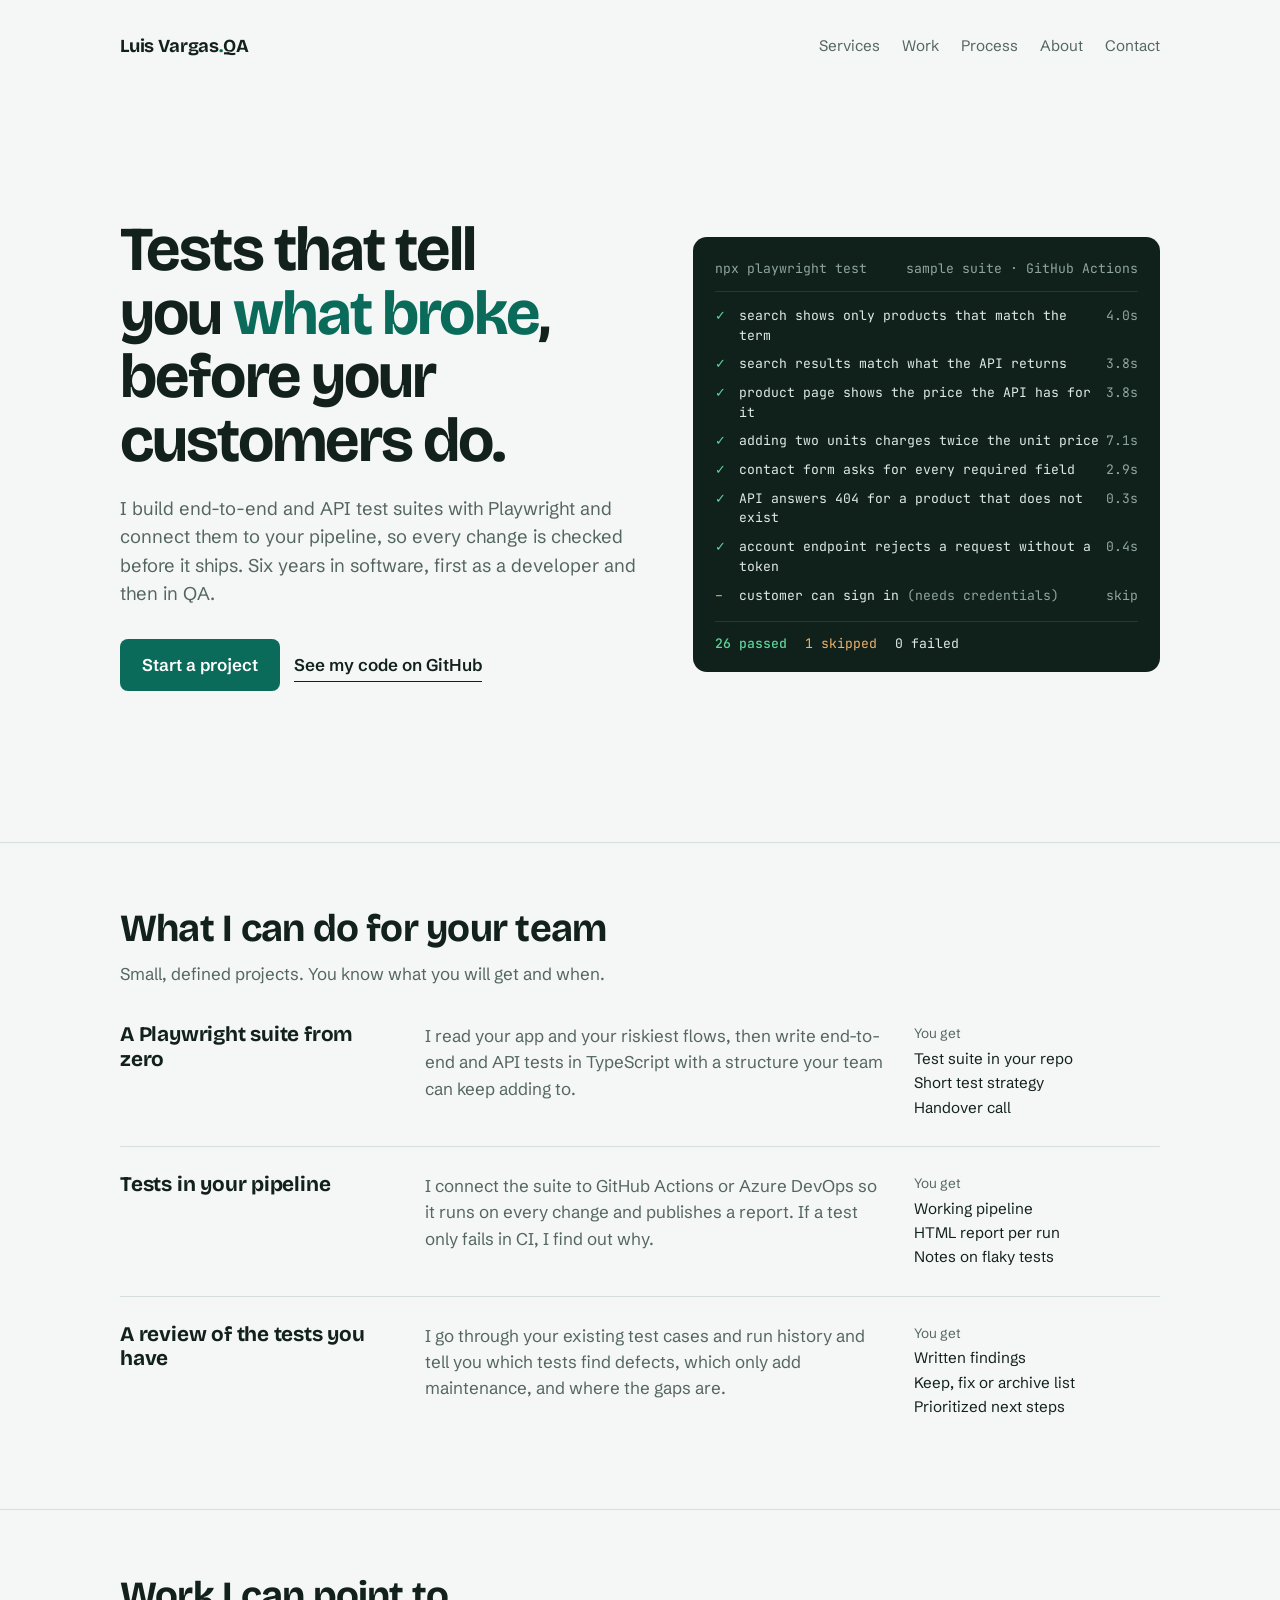
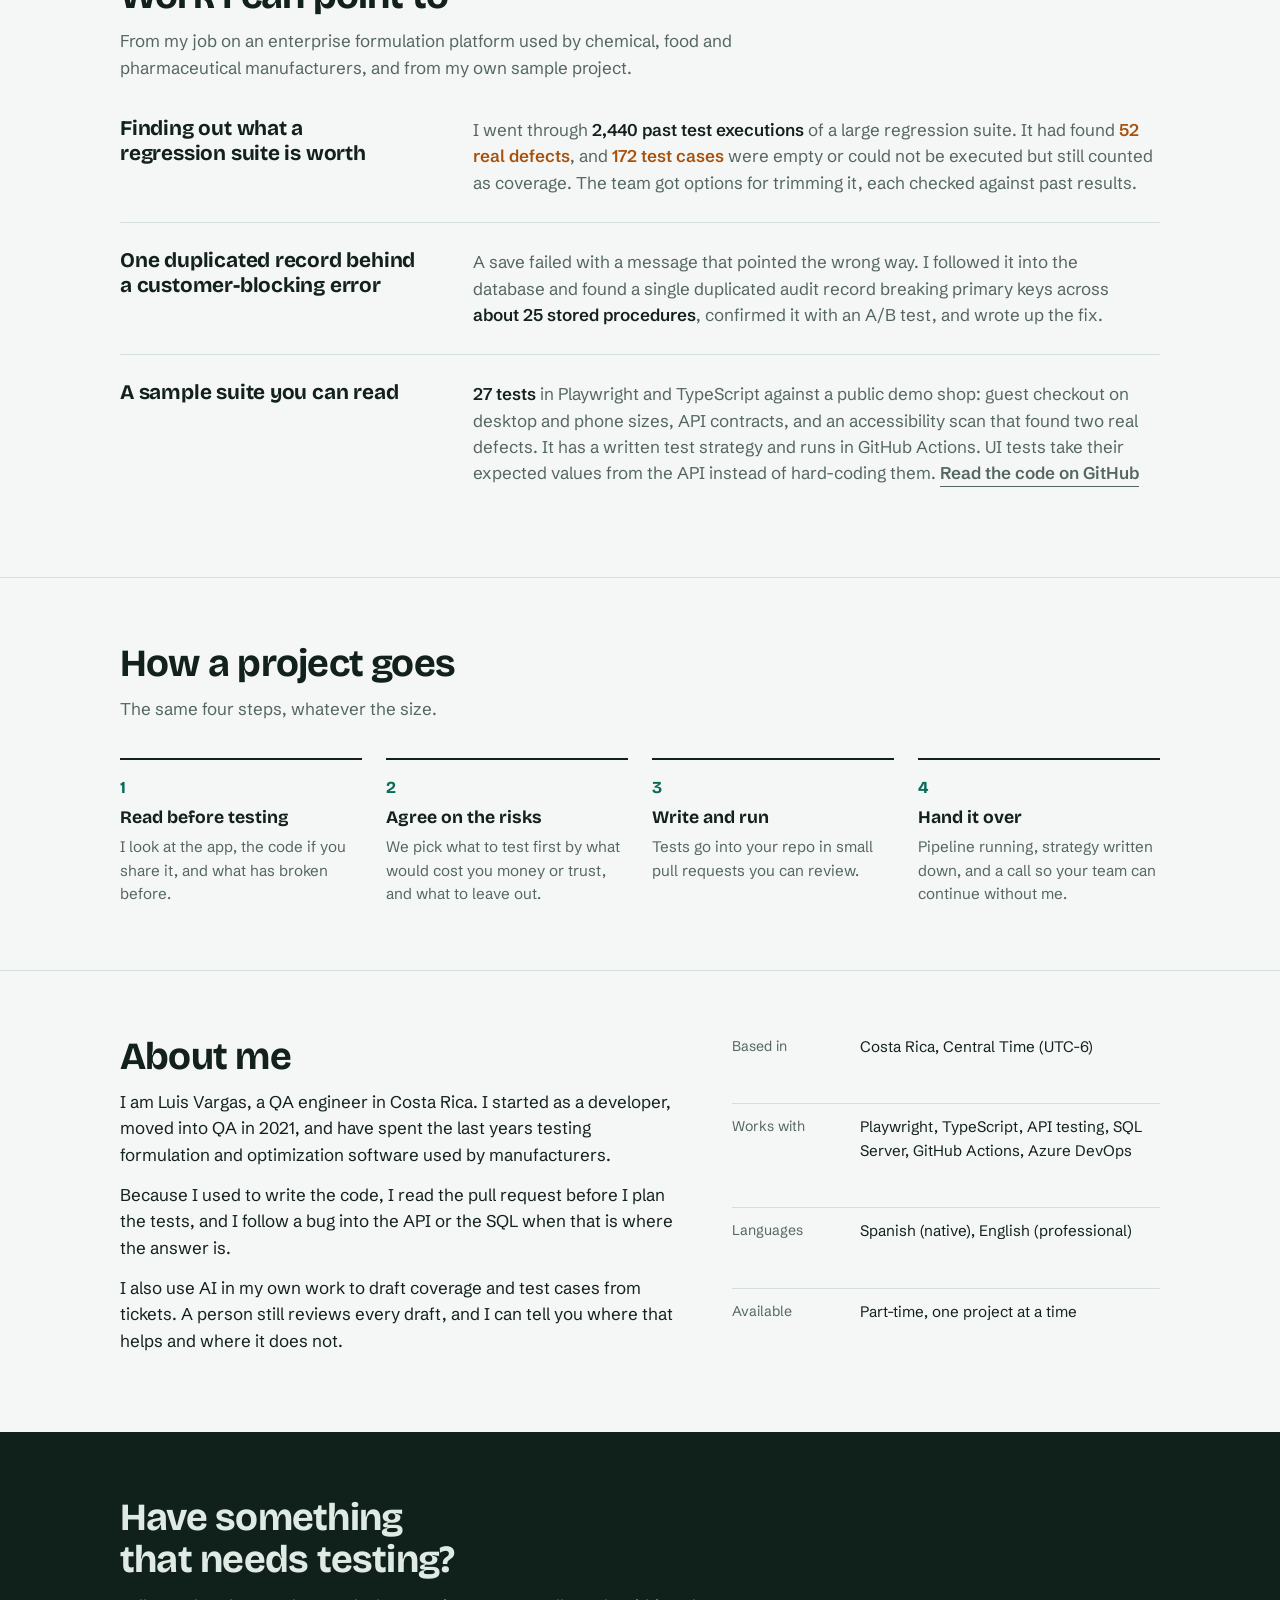
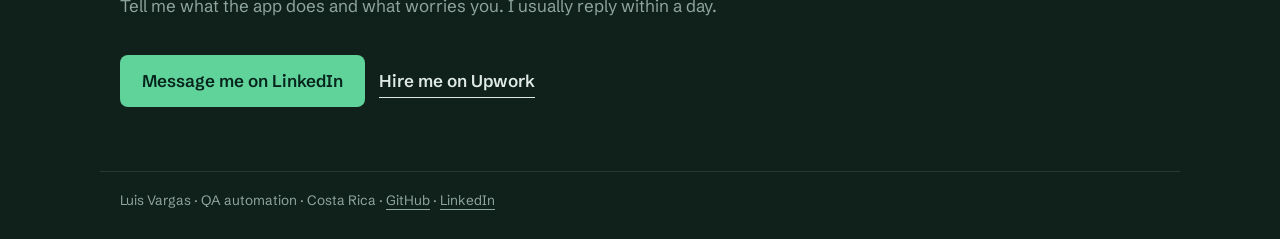
==== index.html @ 6e8dc881 "Add files via upload Co-Authored-By: Claude Fable 5.2 <noreply@anthropic.com> Claude-Session: https" ====
<!doctype html>
<html lang="en">
<head>
<meta charset="utf-8">
<meta name="viewport" content="width=device-width, initial-scale=1">
<title>Luis Vargas | QA automation with Playwright</title>
<meta name="description" content="QA engineer in Costa Rica. I build end-to-end and API test suites with Playwright and TypeScript and connect them to your pipeline.">
<meta property="og:title" content="Luis Vargas | QA automation with Playwright">
<meta property="og:description" content="End-to-end and API test suites with Playwright and TypeScript, running in your pipeline.">
<meta property="og:type" content="website">
<meta property="og:url" content="https://luisvareli.github.io/">
<meta name="theme-color" content="#10201b">
<link rel="icon" href="data:image/svg+xml,%3Csvg xmlns='http://www.w3.org/2000/svg' viewBox='0 0 32 32'%3E%3Crect width='32' height='32' rx='7' fill='%2310201b'/%3E%3Cpath d='M9 16.5l4.5 4.5L23 11.5' fill='none' stroke='%235fd39a' stroke-width='3.2' stroke-linecap='round' stroke-linejoin='round'/%3E%3C/svg%3E">
<link rel="preconnect" href="https://fonts.googleapis.com">
<link rel="preconnect" href="https://fonts.gstatic.com" crossorigin>
<link rel="stylesheet" href="https://fonts.googleapis.com/css2?family=Bricolage+Grotesque:opsz,wght@12..96,500;12..96,700&family=Schibsted+Grotesk:wght@400;500;600&family=JetBrains+Mono:wght@400;500&display=swap">
<style>
html { -webkit-text-size-adjust: 100%; scroll-behavior: smooth; }
body { margin: 0; }
img { max-width: 100%; }
/* Layout: left-aligned editorial column; the hero pairs the thesis with a real test run, and every later section reads like a line in a test report. */
:root {
  --bg: #f4f7f5;
  --surface: #ffffff;
  --ink: #13211d;
  --muted: #556660;
  --line: #d5dfda;
  --accent: #0b6b5a;
  --accent-ink: #ffffff;
  --pass: #17794a;
  --flag: #a8500c;
  --run-bg: #10201b;
  --run-ink: #dfeae5;
  --run-muted: #8fa69d;
  --run-pass: #5fd39a;
  --run-flag: #f0b26b;
  --display: "Bricolage Grotesque", "Segoe UI", system-ui, sans-serif;
  --body: "Schibsted Grotesk", "Segoe UI", system-ui, sans-serif;
  --mono: "JetBrains Mono", ui-monospace, "Cascadia Mono", Menlo, monospace;
}
@media (prefers-color-scheme: dark) {
  :root:not([data-theme="light"]) {
    --bg: #0d1614; --surface: #14211d; --ink: #e6efeb; --muted: #9bb0a8; --line: #26362f;
    --accent: #58c9ae; --accent-ink: #06231c; --pass: #5fd39a; --flag: #f0b26b;
    --run-bg: #081110; --run-ink: #dfeae5; --run-muted: #8fa69d; --run-pass: #5fd39a; --run-flag: #f0b26b;
    color-scheme: dark;
  }
}
:root[data-theme="dark"] {
  --bg: #0d1614; --surface: #14211d; --ink: #e6efeb; --muted: #9bb0a8; --line: #26362f;
  --accent: #58c9ae; --accent-ink: #06231c; --pass: #5fd39a; --flag: #f0b26b;
  --run-bg: #081110; --run-ink: #dfeae5; --run-muted: #8fa69d; --run-pass: #5fd39a; --run-flag: #f0b26b;
  color-scheme: dark;
}
* { box-sizing: border-box; }
body { background: var(--bg); color: var(--ink); font-family: var(--body); font-size: 17px; line-height: 1.55; }
a { color: inherit; text-underline-offset: 4px; }
::selection { background: var(--accent); color: var(--accent-ink); }
a:focus-visible, button:focus-visible { outline: 2px solid var(--accent); outline-offset: 3px; border-radius: 4px; }
.wrap { max-width: 1080px; margin: 0 auto; padding-left: max(20px, env(safe-area-inset-left, 0px)); padding-right: max(20px, env(safe-area-inset-right, 0px)); }

header.top { padding-block: 22px; }
.top .wrap { display: flex; justify-content: space-between; align-items: center; gap: 16px; flex-wrap: wrap; }
.brand { font-family: var(--display); font-weight: 700; font-size: 1.15rem; letter-spacing: -0.01em; text-decoration: none; }
.brand span { color: var(--accent); }
nav { display: flex; gap: 22px; flex-wrap: wrap; font-size: 0.95rem; }
nav a { text-decoration: none; color: var(--muted); padding-block: 12px; transition: color 0.15s ease-out; }
nav a:hover { color: var(--ink); }
.skip-link { position: absolute; left: 16px; top: -60px; background: var(--accent); color: var(--accent-ink); padding: 10px 16px; border-radius: 8px; font-weight: 600; z-index: 20; }
.skip-link:focus { top: 12px; }

.hero { padding-block: 48px 72px; display: flex; align-items: center; min-height: calc(100svh - 150px); }
.hero > .wrap { width: 100%; }
.hero .wrap { display: grid; grid-template-columns: minmax(0, 1.05fr) minmax(0, 0.95fr); gap: 56px; align-items: center; }
h1 { font-family: var(--display); font-weight: 700; font-size: clamp(2.3rem, 5.2vw, 3.9rem); line-height: 1.02; letter-spacing: -0.03em; margin: 0 0 22px; text-wrap: balance; }
h1 em { font-style: normal; color: var(--accent); }
.lead { font-size: 1.15rem; color: var(--muted); max-width: 34em; margin: 0 0 30px; }
.cta { display: flex; gap: 14px; flex-wrap: wrap; align-items: center; }
.btn { display: inline-block; background: var(--accent); color: var(--accent-ink); font-weight: 600; text-decoration: none; padding: 13px 22px; border-radius: 8px; transition: transform 0.16s cubic-bezier(0.16, 1, 0.3, 1), filter 0.16s ease-out; }
.btn:active { transform: scale(0.97); }
.btn:hover { filter: brightness(1.08); transform: translateY(-2px); }
.link { font-weight: 600; text-decoration: none; padding-block: 10px; background: linear-gradient(currentColor, currentColor) 0 calc(100% - 6px) / 100% 1px no-repeat; transition: background-size 0.3s cubic-bezier(0.16, 1, 0.3, 1); }
.link:hover { background-size: 0 1px; background-position: 100% calc(100% - 6px); }

.run { background: var(--run-bg); color: var(--run-ink); border-radius: 14px; padding: 22px 22px 18px; font-family: var(--mono); font-size: 0.82rem; line-height: 1.5; min-width: 0; }
.run-head { display: flex; justify-content: space-between; gap: 12px; color: var(--run-muted); padding-bottom: 12px; border-bottom: 1px solid rgba(255,255,255,0.1); margin-bottom: 14px; flex-wrap: wrap; }
.run ul { list-style: none; margin: 0; padding: 0; display: grid; gap: 9px; }
.run li { display: grid; grid-template-columns: 1.4em minmax(0, 1fr) auto; gap: 6px; align-items: baseline; }
.run .tick { color: var(--run-pass); }
.run .skip { color: var(--run-flag); }
.run .t { color: var(--run-muted); font-variant-numeric: tabular-nums; }
.run .group { color: var(--run-muted); margin-top: 6px; }
.run-foot { margin-top: 16px; padding-top: 12px; border-top: 1px solid rgba(255,255,255,0.1); display: flex; gap: 18px; flex-wrap: wrap; }
.run-foot b { color: var(--run-pass); font-weight: 500; }
.run-foot .s { color: var(--run-flag); }
.run-note { font-family: var(--body); font-size: 0.85rem; color: var(--muted); margin: 12px 2px 0; }
@media (prefers-reduced-motion: no-preference) {
  .hero h1, .hero .lead, .hero .cta { animation: rise 0.7s cubic-bezier(0.16, 1, 0.3, 1) both; }
  .hero .lead { animation-delay: 0.06s; } .hero .cta { animation-delay: 0.12s; }
  @keyframes rise { from { opacity: 0.2; transform: translateY(10px); } to { opacity: 1; transform: none; } }
  .run li { animation: land 0.6s cubic-bezier(0.16, 1, 0.3, 1) both; }
  .run li:nth-child(2) { animation-delay: 0.08s; } .run li:nth-child(3) { animation-delay: 0.16s; }
  .run li:nth-child(4) { animation-delay: 0.24s; } .run li:nth-child(5) { animation-delay: 0.32s; }
  .run li:nth-child(6) { animation-delay: 0.40s; } .run li:nth-child(7) { animation-delay: 0.48s; }
  .run li:nth-child(8) { animation-delay: 0.56s; }
  @keyframes land { from { opacity: 0.25; transform: translateX(-6px); } to { opacity: 1; transform: none; } }
}

section { padding-block: 64px; border-top: 1px solid var(--line); }
h2 { font-family: var(--display); font-weight: 700; font-size: clamp(1.7rem, 3.2vw, 2.4rem); line-height: 1.1; letter-spacing: -0.02em; margin: 0 0 12px; text-wrap: balance; }
.sub { color: var(--muted); max-width: 40em; margin: 0 0 36px; }

.services { display: grid; }
.service { display: grid; grid-template-columns: minmax(0, 0.9fr) minmax(0, 1.5fr) minmax(0, 0.8fr); gap: 28px; padding-block: 26px; border-top: 1px solid var(--line); align-items: start; }
.service:first-child { border-top: 0; padding-top: 0; }
.service h3 { font-family: var(--display); font-weight: 700; font-size: 1.3rem; line-height: 1.2; margin: 0; letter-spacing: -0.01em; }
.service p { margin: 0; color: var(--muted); }
.service .get { font-size: 0.95rem; color: var(--ink); line-height: 1.6; }
.service .get span { display: block; color: var(--muted); font-size: 0.85rem; margin-bottom: 2px; }

.cases { display: grid; }
.case { display: grid; grid-template-columns: minmax(0, 0.9fr) minmax(0, 1.9fr); gap: 28px; padding-block: 26px; border-top: 1px solid var(--line); align-items: start; }
.case:first-child { border-top: 0; padding-top: 0; }
.case h3 { font-family: var(--display); font-weight: 700; font-size: 1.3rem; line-height: 1.2; margin: 0; letter-spacing: -0.01em; text-wrap: balance; }
.case p { margin: 0; color: var(--muted); max-width: 40em; }
.case b { color: var(--ink); font-weight: 600; }
.case .found { color: var(--flag); font-weight: 600; }

.steps { list-style: none; margin: 0; padding: 0; display: grid; grid-template-columns: repeat(4, minmax(0, 1fr)); gap: 24px; counter-reset: step; }
.steps li { counter-increment: step; border-top: 2px solid var(--ink); padding-top: 14px; }
.steps li::before { content: counter(step); font-family: var(--display); font-weight: 700; font-size: 1.05rem; color: var(--accent); }
.steps h3 { font-family: var(--display); font-size: 1.1rem; margin: 6px 0 6px; line-height: 1.25; }
.steps p { margin: 0; color: var(--muted); font-size: 0.95rem; }

.about .wrap { display: grid; grid-template-columns: minmax(0, 1.3fr) minmax(0, 1fr); gap: 56px; }
.about p { margin: 0 0 14px; max-width: 36em; }
.facts { margin: 0; display: grid; gap: 0; font-size: 0.95rem; }
.facts div { display: grid; grid-template-columns: 7.5em minmax(0, 1fr); gap: 14px; padding-block: 11px; border-top: 1px solid var(--line); }
.facts div:first-child { border-top: 0; padding-top: 0; }
.facts dt { font-size: 0.88rem; color: var(--muted); padding-top: 1px; }
.facts dd { margin: 0; }

.contact { background: var(--run-bg); color: var(--run-ink); border-top: 0; }
.contact h2 { max-width: 16em; }
.contact .sub { color: var(--run-muted); }
.contact .btn { background: var(--run-pass); color: #06231c; }
footer { background: var(--run-bg); color: var(--run-muted); font-size: 0.85rem; padding-block: 0 28px; }
footer .wrap { border-top: 1px solid rgba(255,255,255,0.1); padding-top: 18px; }

@media (max-width: 860px) {
  .hero .wrap, .about .wrap { grid-template-columns: minmax(0, 1fr); gap: 36px; }
  .hero { padding-block: 24px 48px; min-height: 0; }
  .service { grid-template-columns: minmax(0, 1fr); gap: 10px; }
  .case { grid-template-columns: minmax(0, 1fr); gap: 10px; }
  .steps { grid-template-columns: repeat(2, minmax(0, 1fr)); }
  section { padding-block: 48px; }
}
@media (max-width: 480px) {
  .steps { grid-template-columns: minmax(0, 1fr); }
  .run { font-size: 0.8rem; padding: 16px; }
  nav { gap: 16px; }
}
</style>
</head>
<body>
<a class="skip-link" href="#top">Skip to content</a>
<header class="top">
  <div class="wrap">
    <a class="brand" href="#top">Luis Vargas<span>.</span>QA</a>
    <nav aria-label="Sections">
      <a href="#services">Services</a>
      <a href="#work">Work</a>
      <a href="#process">Process</a>
      <a href="#about">About</a>
      <a href="#contact">Contact</a>
    </nav>
  </div>
</header>

<main id="top">
  <div class="hero">
    <div class="wrap">
      <div>
        <h1>Tests that tell you <em>what broke</em>, before your customers do.</h1>
        <p class="lead">I build end-to-end and API test suites with Playwright and connect them to your pipeline, so every change is checked before it ships. Six years in software, first as a developer and then in QA.</p>
        <div class="cta">
          <a class="btn" href="#contact">Start a project</a>
          <a class="link" href="https://github.com/luisvareli/toolshop-playwright-tests" target="_blank" rel="noopener">See my code on GitHub</a>
        </div>
      </div>
      <div>
        <div class="run" role="img" aria-label="Output of a real test run: 26 tests passed and 1 was skipped">
          <div class="run-head"><span>npx playwright test</span><span>sample suite · GitHub Actions</span></div>
          <ul>
            <li><span class="tick">✓</span><span>search shows only products that match the term</span><span class="t">4.0s</span></li>
            <li><span class="tick">✓</span><span>search results match what the API returns</span><span class="t">3.8s</span></li>
            <li><span class="tick">✓</span><span>product page shows the price the API has for it</span><span class="t">3.8s</span></li>
            <li><span class="tick">✓</span><span>adding two units charges twice the unit price</span><span class="t">7.1s</span></li>
            <li><span class="tick">✓</span><span>contact form asks for every required field</span><span class="t">2.9s</span></li>
            <li><span class="tick">✓</span><span>API answers 404 for a product that does not exist</span><span class="t">0.3s</span></li>
            <li><span class="tick">✓</span><span>account endpoint rejects a request without a token</span><span class="t">0.4s</span></li>
            <li><span class="skip">–</span><span>customer can sign in <span class="t">(needs credentials)</span></span><span class="t">skip</span></li>
          </ul>
          <div class="run-foot"><span><b>26 passed</b></span><span class="s">1 skipped</span><span>0 failed</span></div>
        </div>
      </div>
    </div>
  </div>

  <section id="services">
    <div class="wrap">
      <h2>What I can do for your team</h2>
      <p class="sub">Small, defined projects. You know what you will get and when.</p>
      <div class="services">
        <div class="service">
          <h3>A Playwright suite from zero</h3>
          <p>I read your app and your riskiest flows, then write end-to-end and API tests in TypeScript with a structure your team can keep adding to.</p>
          <p class="get"><span>You get</span>Test suite in your repo<br>Short test strategy<br>Handover call</p>
        </div>
        <div class="service">
          <h3>Tests in your pipeline</h3>
          <p>I connect the suite to GitHub Actions or Azure DevOps so it runs on every change and publishes a report. If a test only fails in CI, I find out why.</p>
          <p class="get"><span>You get</span>Working pipeline<br>HTML report per run<br>Notes on flaky tests</p>
        </div>
        <div class="service">
          <h3>A review of the tests you have</h3>
          <p>I go through your existing test cases and run history and tell you which tests find defects, which only add maintenance, and where the gaps are.</p>
          <p class="get"><span>You get</span>Written findings<br>Keep, fix or archive list<br>Prioritized next steps</p>
        </div>
      </div>
    </div>
  </section>

  <section id="work">
    <div class="wrap">
      <h2>Work I can point to</h2>
      <p class="sub">From my job on an enterprise formulation platform used by chemical, food and pharmaceutical manufacturers, and from my own sample project.</p>
      <div class="cases">
        <article class="case">
          <h3>Finding out what a regression suite is worth</h3>
          <p>I went through <b>2,440 past test executions</b> of a large regression suite. It had found <span class="found">52 real defects</span>, and <span class="found">172 test cases</span> were empty or could not be executed but still counted as coverage. The team got options for trimming it, each checked against past results.</p>
        </article>
        <article class="case">
          <h3>One duplicated record behind a customer-blocking error</h3>
          <p>A save failed with a message that pointed the wrong way. I followed it into the database and found a single duplicated audit record breaking primary keys across <b>about 25 stored procedures</b>, confirmed it with an A/B test, and wrote up the fix.</p>
        </article>
        <article class="case">
          <h3>A sample suite you can read</h3>
          <p><b>27 tests</b> in Playwright and TypeScript against a public demo shop: guest checkout on desktop and phone sizes, API contracts, and an accessibility scan that found two real defects. It has a written test strategy and runs in GitHub Actions. UI tests take their expected values from the API instead of hard-coding them. <a class="link" href="https://github.com/luisvareli/toolshop-playwright-tests" target="_blank" rel="noopener">Read the code on GitHub</a></p>
        </article>
      </div>
    </div>
  </section>

  <section id="process">
    <div class="wrap">
      <h2>How a project goes</h2>
      <p class="sub">The same four steps, whatever the size.</p>
      <ol class="steps">
        <li><h3>Read before testing</h3><p>I look at the app, the code if you share it, and what has broken before.</p></li>
        <li><h3>Agree on the risks</h3><p>We pick what to test first by what would cost you money or trust, and what to leave out.</p></li>
        <li><h3>Write and run</h3><p>Tests go into your repo in small pull requests you can review.</p></li>
        <li><h3>Hand it over</h3><p>Pipeline running, strategy written down, and a call so your team can continue without me.</p></li>
      </ol>
    </div>
  </section>

  <section id="about" class="about">
    <div class="wrap">
      <div>
        <h2>About me</h2>
        <p>I am Luis Vargas, a QA engineer in Costa Rica. I started as a developer, moved into QA in 2021, and have spent the last years testing formulation and optimization software used by manufacturers.</p>
        <p>Because I used to write the code, I read the pull request before I plan the tests, and I follow a bug into the API or the SQL when that is where the answer is.</p>
        <p>I also use AI in my own work to draft coverage and test cases from tickets. A person still reviews every draft, and I can tell you where that helps and where it does not.</p>
      </div>
      <dl class="facts">
        <div><dt>Based in</dt><dd>Costa Rica, Central Time (UTC-6)</dd></div>
        <div><dt>Works with</dt><dd>Playwright, TypeScript, API testing, SQL Server, GitHub Actions, Azure DevOps</dd></div>
        <div><dt>Languages</dt><dd>Spanish (native), English (professional)</dd></div>
        <div><dt>Available</dt><dd>Part-time, one project at a time</dd></div>
      </dl>
    </div>
  </section>

  <section id="contact" class="contact">
    <div class="wrap">
      <h2>Have something that needs testing?</h2>
      <p class="sub">Tell me what the app does and what worries you. I usually reply within a day.</p>
      <div class="cta">
        <a class="btn" href="https://www.linkedin.com/in/luis-vargas-elizondo/" target="_blank" rel="noopener">Message me on LinkedIn</a>
        <a class="link" href="https://www.upwork.com/freelancers/~0130ccdbb1c0030e63" target="_blank" rel="noopener">Hire me on Upwork</a>
      </div>
    </div>
  </section>
</main>

<footer>
  <div class="wrap">Luis Vargas · QA automation · Costa Rica · <a href="https://github.com/luisvareli" target="_blank" rel="noopener">GitHub</a> · <a href="https://www.linkedin.com/in/luis-vargas-elizondo/" target="_blank" rel="noopener">LinkedIn</a></div>
</footer>
</body>
</html>
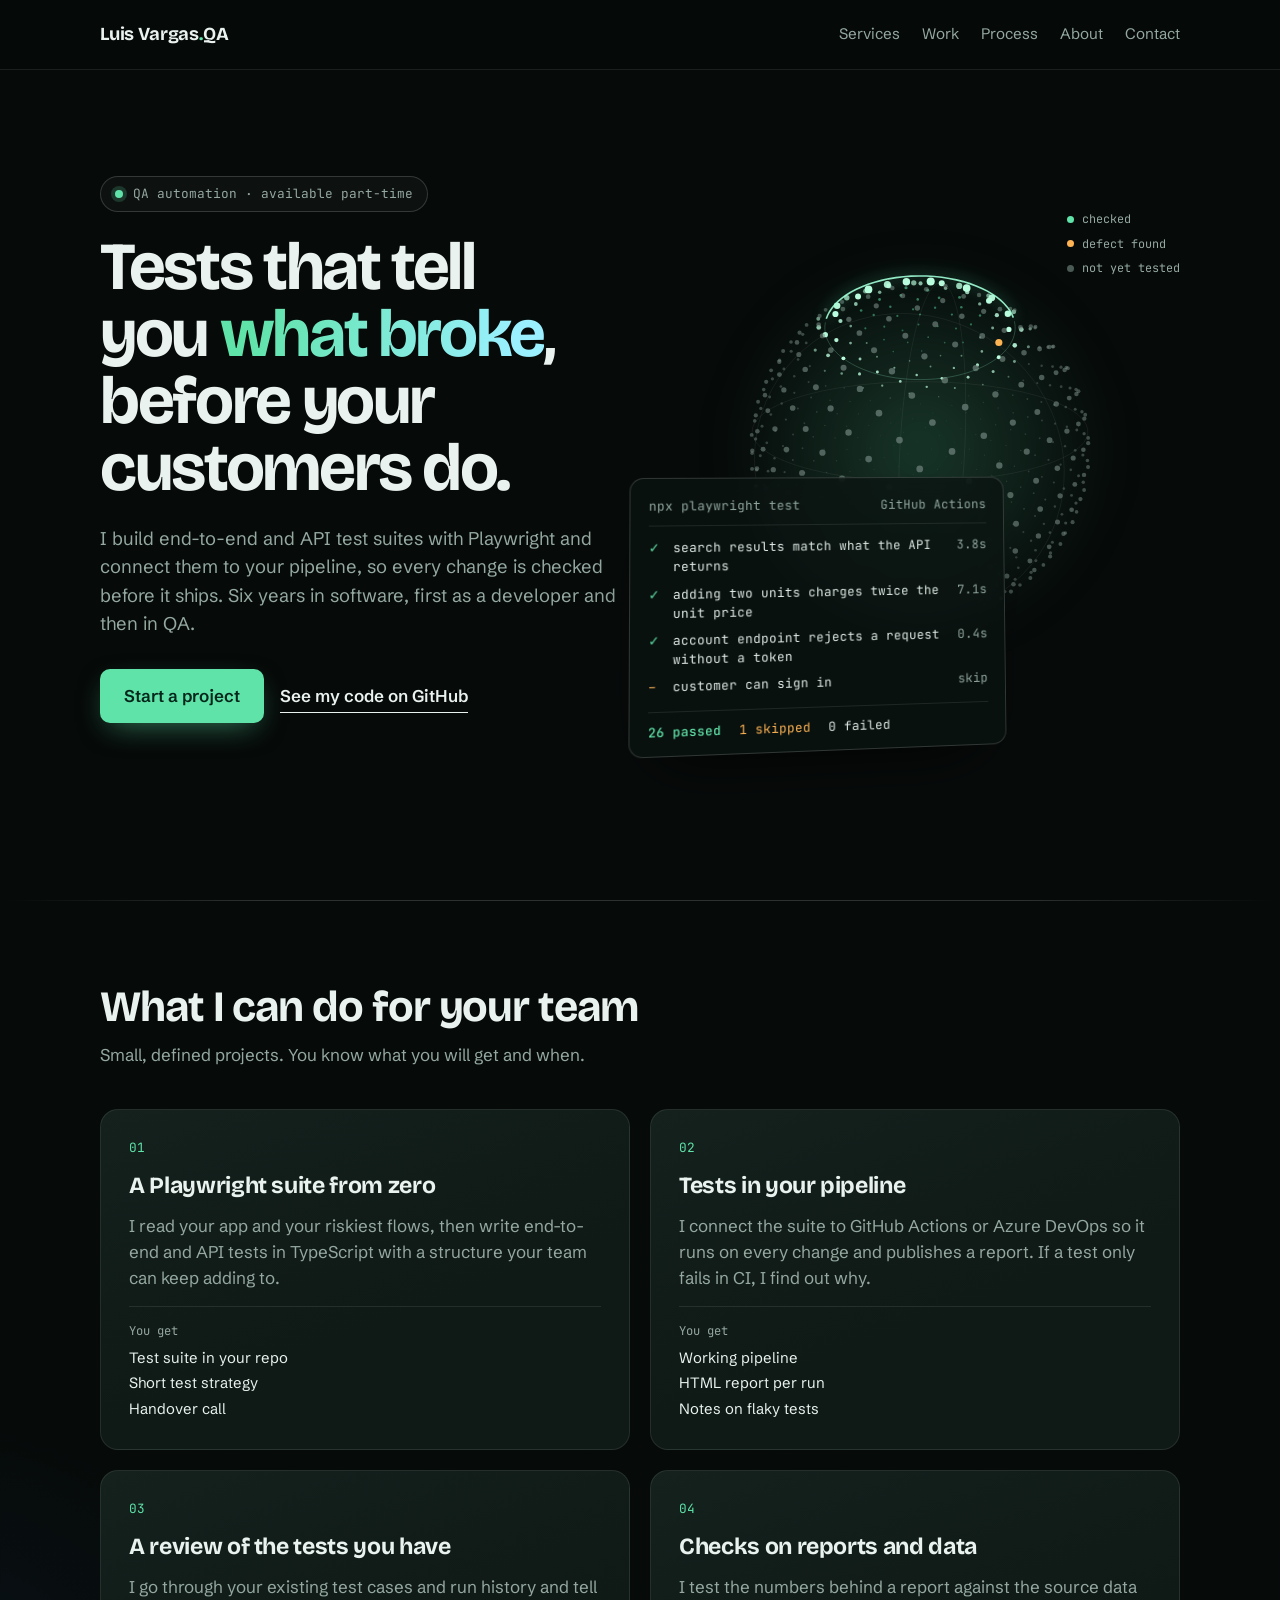
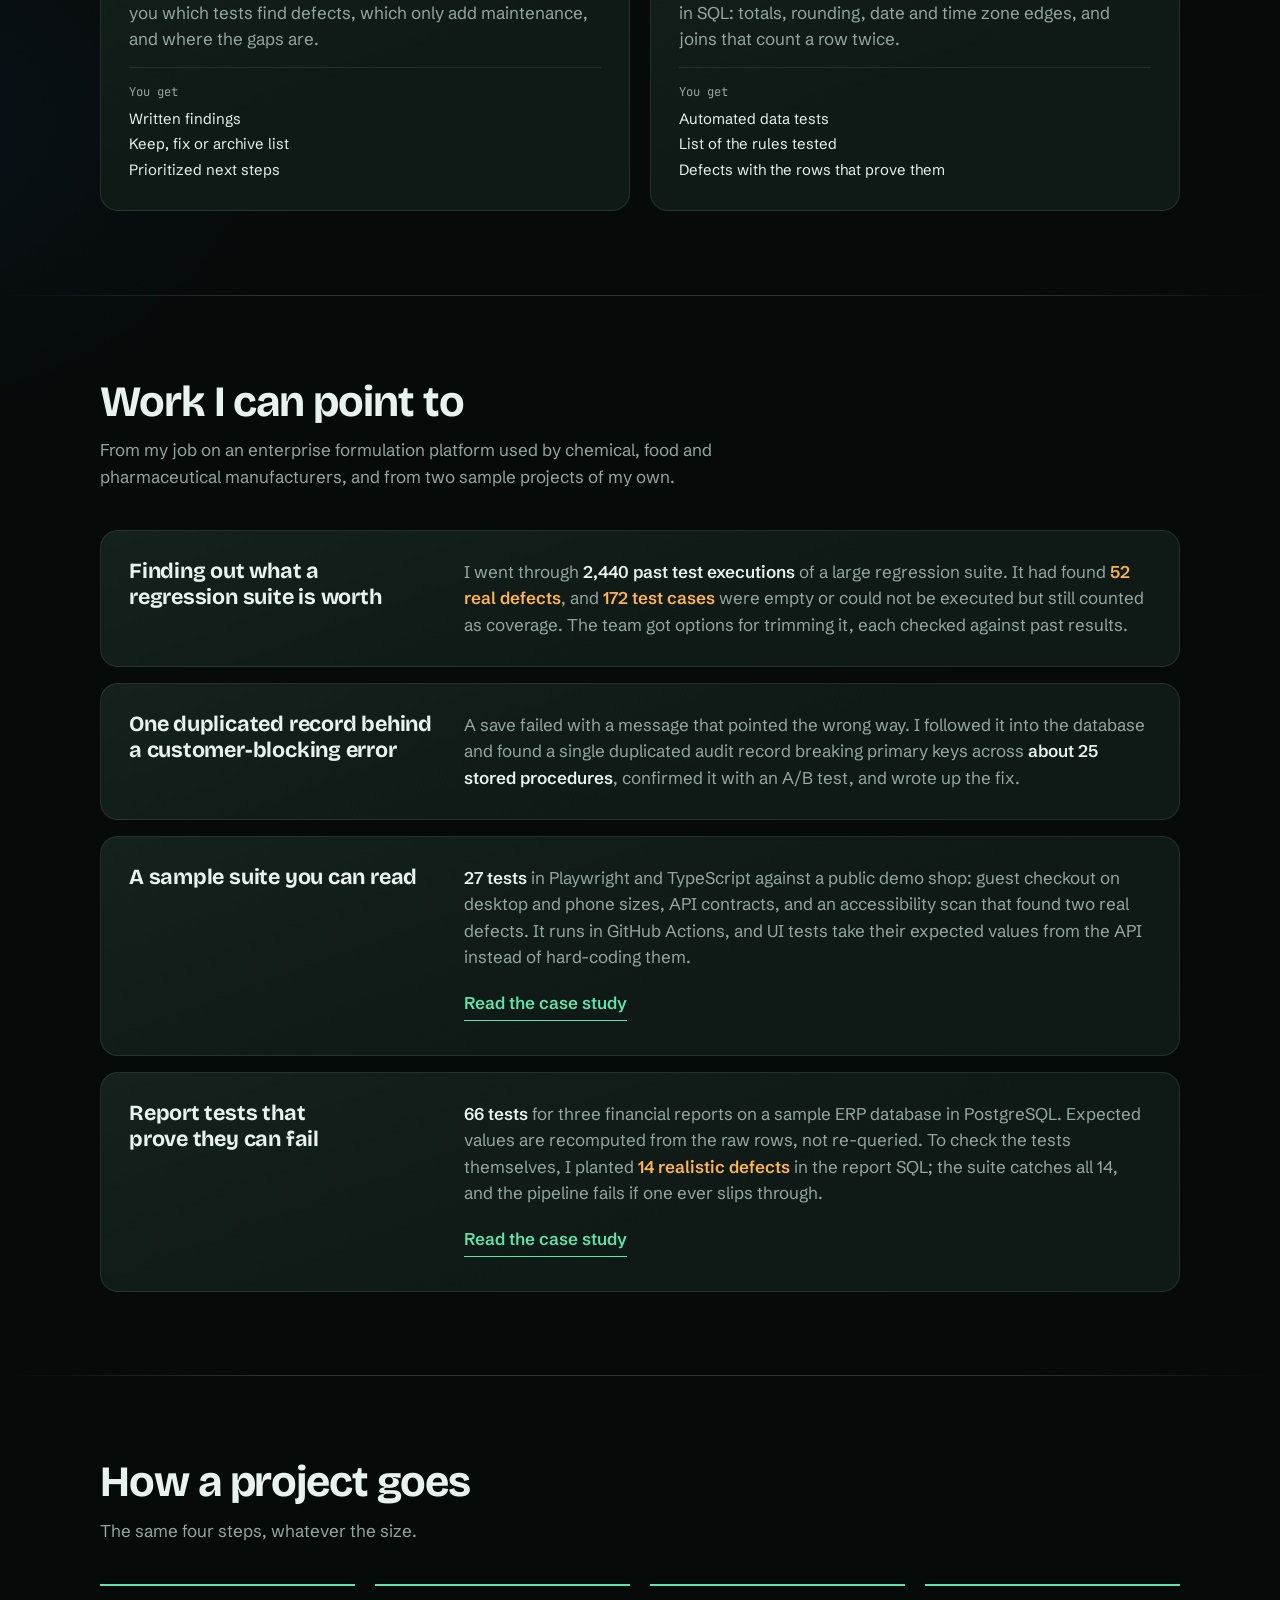
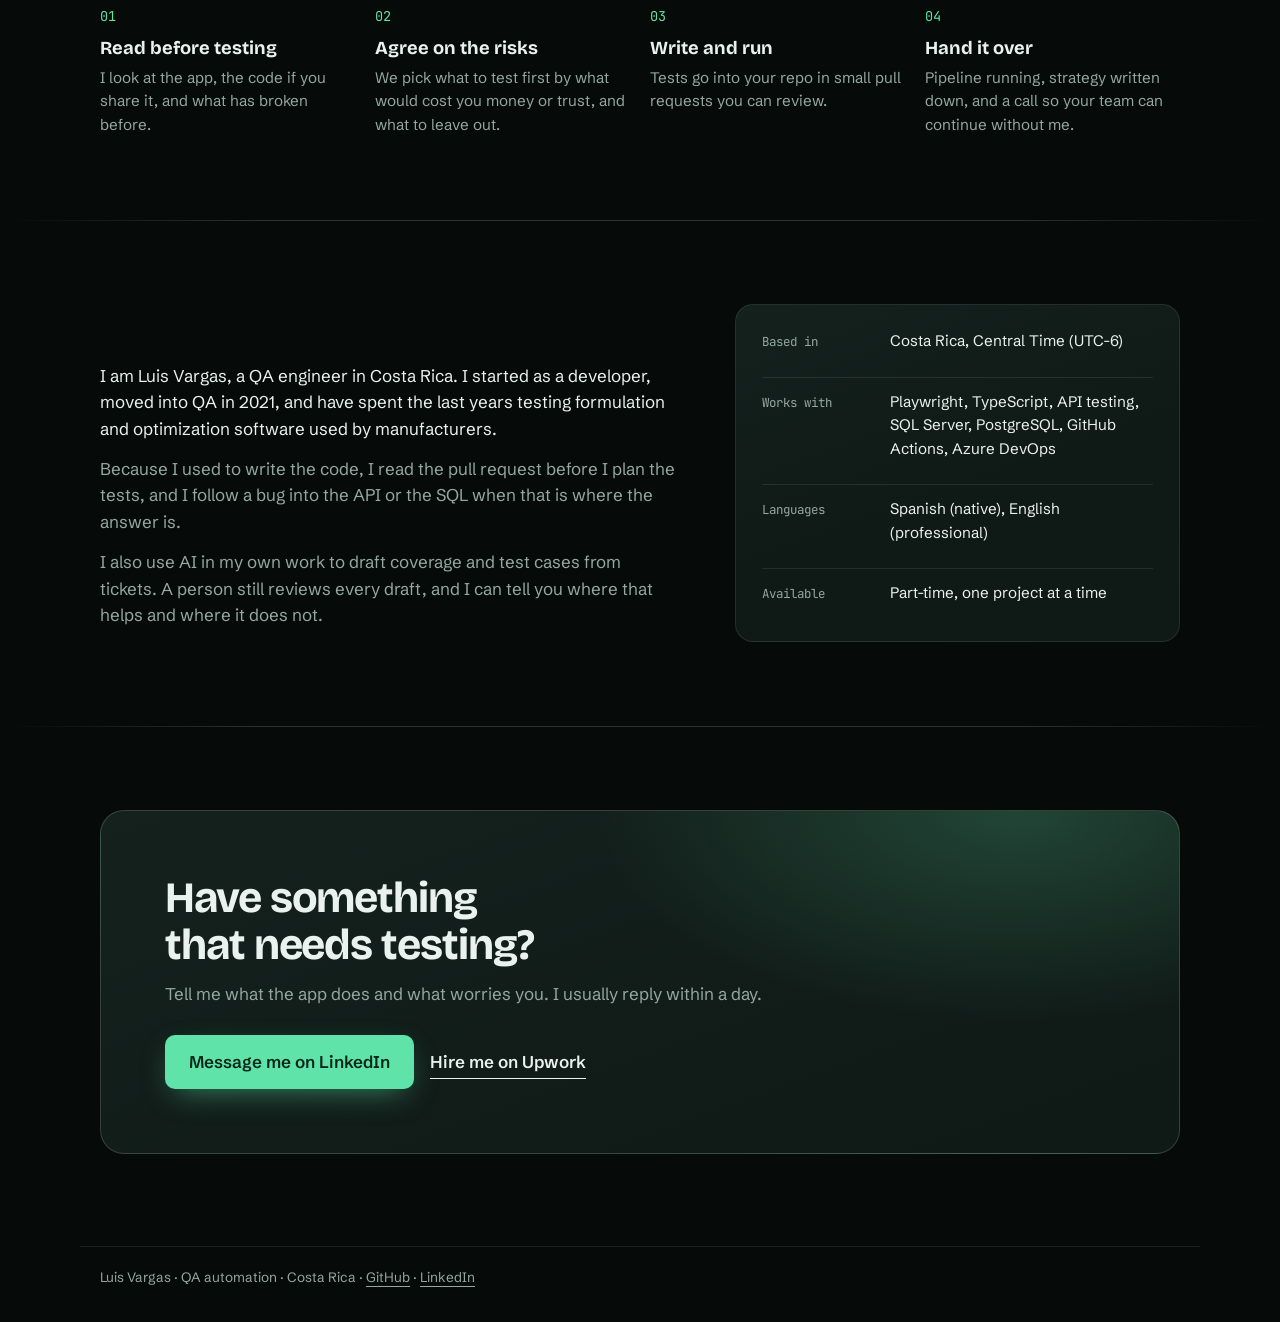
==== commit a9a40d45: "Redesign: dark theme with a 3D hero scene and scroll motion Co-Authored-By: Claude Fable 5.2 <norepl" ====
--- a/index.html
+++ b/index.html
@@ -9,158 +9,12 @@
 <meta property="og:description" content="End-to-end and API test suites with Playwright and TypeScript, running in your pipeline.">
 <meta property="og:type" content="website">
 <meta property="og:url" content="https://luisvareli.github.io/">
-<meta name="theme-color" content="#10201b">
+<meta name="theme-color" content="#060a09">
 <link rel="icon" href="data:image/svg+xml,%3Csvg xmlns='http://www.w3.org/2000/svg' viewBox='0 0 32 32'%3E%3Crect width='32' height='32' rx='7' fill='%2310201b'/%3E%3Cpath d='M9 16.5l4.5 4.5L23 11.5' fill='none' stroke='%235fd39a' stroke-width='3.2' stroke-linecap='round' stroke-linejoin='round'/%3E%3C/svg%3E">
 <link rel="preconnect" href="https://fonts.googleapis.com">
 <link rel="preconnect" href="https://fonts.gstatic.com" crossorigin>
 <link rel="stylesheet" href="https://fonts.googleapis.com/css2?family=Bricolage+Grotesque:opsz,wght@12..96,500;12..96,700&family=Schibsted+Grotesk:wght@400;500;600&family=JetBrains+Mono:wght@400;500&display=swap">
-<style>
-html { -webkit-text-size-adjust: 100%; scroll-behavior: smooth; }
-body { margin: 0; }
-img { max-width: 100%; }
-/* Layout: left-aligned editorial column; the hero pairs the thesis with a real test run, and every later section reads like a line in a test report. */
-:root {
-  --bg: #f4f7f5;
-  --surface: #ffffff;
-  --ink: #13211d;
-  --muted: #556660;
-  --line: #d5dfda;
-  --accent: #0b6b5a;
-  --accent-ink: #ffffff;
-  --pass: #17794a;
-  --flag: #a8500c;
-  --run-bg: #10201b;
-  --run-ink: #dfeae5;
-  --run-muted: #8fa69d;
-  --run-pass: #5fd39a;
-  --run-flag: #f0b26b;
-  --display: "Bricolage Grotesque", "Segoe UI", system-ui, sans-serif;
-  --body: "Schibsted Grotesk", "Segoe UI", system-ui, sans-serif;
-  --mono: "JetBrains Mono", ui-monospace, "Cascadia Mono", Menlo, monospace;
-}
-@media (prefers-color-scheme: dark) {
-  :root:not([data-theme="light"]) {
-    --bg: #0d1614; --surface: #14211d; --ink: #e6efeb; --muted: #9bb0a8; --line: #26362f;
-    --accent: #58c9ae; --accent-ink: #06231c; --pass: #5fd39a; --flag: #f0b26b;
-    --run-bg: #081110; --run-ink: #dfeae5; --run-muted: #8fa69d; --run-pass: #5fd39a; --run-flag: #f0b26b;
-    color-scheme: dark;
-  }
-}
-:root[data-theme="dark"] {
-  --bg: #0d1614; --surface: #14211d; --ink: #e6efeb; --muted: #9bb0a8; --line: #26362f;
-  --accent: #58c9ae; --accent-ink: #06231c; --pass: #5fd39a; --flag: #f0b26b;
-  --run-bg: #081110; --run-ink: #dfeae5; --run-muted: #8fa69d; --run-pass: #5fd39a; --run-flag: #f0b26b;
-  color-scheme: dark;
-}
-* { box-sizing: border-box; }
-body { background: var(--bg); color: var(--ink); font-family: var(--body); font-size: 17px; line-height: 1.55; }
-a { color: inherit; text-underline-offset: 4px; }
-::selection { background: var(--accent); color: var(--accent-ink); }
-a:focus-visible, button:focus-visible { outline: 2px solid var(--accent); outline-offset: 3px; border-radius: 4px; }
-.wrap { max-width: 1080px; margin: 0 auto; padding-left: max(20px, env(safe-area-inset-left, 0px)); padding-right: max(20px, env(safe-area-inset-right, 0px)); }
-
-header.top { padding-block: 22px; }
-.top .wrap { display: flex; justify-content: space-between; align-items: center; gap: 16px; flex-wrap: wrap; }
-.brand { font-family: var(--display); font-weight: 700; font-size: 1.15rem; letter-spacing: -0.01em; text-decoration: none; }
-.brand span { color: var(--accent); }
-nav { display: flex; gap: 22px; flex-wrap: wrap; font-size: 0.95rem; }
-nav a { text-decoration: none; color: var(--muted); padding-block: 12px; transition: color 0.15s ease-out; }
-nav a:hover { color: var(--ink); }
-.skip-link { position: absolute; left: 16px; top: -60px; background: var(--accent); color: var(--accent-ink); padding: 10px 16px; border-radius: 8px; font-weight: 600; z-index: 20; }
-.skip-link:focus { top: 12px; }
-
-.hero { padding-block: 48px 72px; display: flex; align-items: center; min-height: calc(100svh - 150px); }
-.hero > .wrap { width: 100%; }
-.hero .wrap { display: grid; grid-template-columns: minmax(0, 1.05fr) minmax(0, 0.95fr); gap: 56px; align-items: center; }
-h1 { font-family: var(--display); font-weight: 700; font-size: clamp(2.3rem, 5.2vw, 3.9rem); line-height: 1.02; letter-spacing: -0.03em; margin: 0 0 22px; text-wrap: balance; }
-h1 em { font-style: normal; color: var(--accent); }
-.lead { font-size: 1.15rem; color: var(--muted); max-width: 34em; margin: 0 0 30px; }
-.cta { display: flex; gap: 14px; flex-wrap: wrap; align-items: center; }
-.btn { display: inline-block; background: var(--accent); color: var(--accent-ink); font-weight: 600; text-decoration: none; padding: 13px 22px; border-radius: 8px; transition: transform 0.16s cubic-bezier(0.16, 1, 0.3, 1), filter 0.16s ease-out; }
-.btn:active { transform: scale(0.97); }
-.btn:hover { filter: brightness(1.08); transform: translateY(-2px); }
-.link { font-weight: 600; text-decoration: none; padding-block: 10px; background: linear-gradient(currentColor, currentColor) 0 calc(100% - 6px) / 100% 1px no-repeat; transition: background-size 0.3s cubic-bezier(0.16, 1, 0.3, 1); }
-.link:hover { background-size: 0 1px; background-position: 100% calc(100% - 6px); }
-
-.run { background: var(--run-bg); color: var(--run-ink); border-radius: 14px; padding: 22px 22px 18px; font-family: var(--mono); font-size: 0.82rem; line-height: 1.5; min-width: 0; }
-.run-head { display: flex; justify-content: space-between; gap: 12px; color: var(--run-muted); padding-bottom: 12px; border-bottom: 1px solid rgba(255,255,255,0.1); margin-bottom: 14px; flex-wrap: wrap; }
-.run ul { list-style: none; margin: 0; padding: 0; display: grid; gap: 9px; }
-.run li { display: grid; grid-template-columns: 1.4em minmax(0, 1fr) auto; gap: 6px; align-items: baseline; }
-.run .tick { color: var(--run-pass); }
-.run .skip { color: var(--run-flag); }
-.run .t { color: var(--run-muted); font-variant-numeric: tabular-nums; }
-.run .group { color: var(--run-muted); margin-top: 6px; }
-.run-foot { margin-top: 16px; padding-top: 12px; border-top: 1px solid rgba(255,255,255,0.1); display: flex; gap: 18px; flex-wrap: wrap; }
-.run-foot b { color: var(--run-pass); font-weight: 500; }
-.run-foot .s { color: var(--run-flag); }
-.run-note { font-family: var(--body); font-size: 0.85rem; color: var(--muted); margin: 12px 2px 0; }
-@media (prefers-reduced-motion: no-preference) {
-  .hero h1, .hero .lead, .hero .cta { animation: rise 0.7s cubic-bezier(0.16, 1, 0.3, 1) both; }
-  .hero .lead { animation-delay: 0.06s; } .hero .cta { animation-delay: 0.12s; }
-  @keyframes rise { from { opacity: 0.2; transform: translateY(10px); } to { opacity: 1; transform: none; } }
-  .run li { animation: land 0.6s cubic-bezier(0.16, 1, 0.3, 1) both; }
-  .run li:nth-child(2) { animation-delay: 0.08s; } .run li:nth-child(3) { animation-delay: 0.16s; }
-  .run li:nth-child(4) { animation-delay: 0.24s; } .run li:nth-child(5) { animation-delay: 0.32s; }
-  .run li:nth-child(6) { animation-delay: 0.40s; } .run li:nth-child(7) { animation-delay: 0.48s; }
-  .run li:nth-child(8) { animation-delay: 0.56s; }
-  @keyframes land { from { opacity: 0.25; transform: translateX(-6px); } to { opacity: 1; transform: none; } }
-}
-
-section { padding-block: 64px; border-top: 1px solid var(--line); }
-h2 { font-family: var(--display); font-weight: 700; font-size: clamp(1.7rem, 3.2vw, 2.4rem); line-height: 1.1; letter-spacing: -0.02em; margin: 0 0 12px; text-wrap: balance; }
-.sub { color: var(--muted); max-width: 40em; margin: 0 0 36px; }
-
-.services { display: grid; }
-.service { display: grid; grid-template-columns: minmax(0, 0.9fr) minmax(0, 1.5fr) minmax(0, 0.8fr); gap: 28px; padding-block: 26px; border-top: 1px solid var(--line); align-items: start; }
-.service:first-child { border-top: 0; padding-top: 0; }
-.service h3 { font-family: var(--display); font-weight: 700; font-size: 1.3rem; line-height: 1.2; margin: 0; letter-spacing: -0.01em; }
-.service p { margin: 0; color: var(--muted); }
-.service .get { font-size: 0.95rem; color: var(--ink); line-height: 1.6; }
-.service .get span { display: block; color: var(--muted); font-size: 0.85rem; margin-bottom: 2px; }
-
-.cases { display: grid; }
-.case { display: grid; grid-template-columns: minmax(0, 0.9fr) minmax(0, 1.9fr); gap: 28px; padding-block: 26px; border-top: 1px solid var(--line); align-items: start; }
-.case:first-child { border-top: 0; padding-top: 0; }
-.case h3 { font-family: var(--display); font-weight: 700; font-size: 1.3rem; line-height: 1.2; margin: 0; letter-spacing: -0.01em; text-wrap: balance; }
-.case p { margin: 0; color: var(--muted); max-width: 40em; }
-.case b { color: var(--ink); font-weight: 600; }
-.case .found { color: var(--flag); font-weight: 600; }
-
-.steps { list-style: none; margin: 0; padding: 0; display: grid; grid-template-columns: repeat(4, minmax(0, 1fr)); gap: 24px; counter-reset: step; }
-.steps li { counter-increment: step; border-top: 2px solid var(--ink); padding-top: 14px; }
-.steps li::before { content: counter(step); font-family: var(--display); font-weight: 700; font-size: 1.05rem; color: var(--accent); }
-.steps h3 { font-family: var(--display); font-size: 1.1rem; margin: 6px 0 6px; line-height: 1.25; }
-.steps p { margin: 0; color: var(--muted); font-size: 0.95rem; }
-
-.about .wrap { display: grid; grid-template-columns: minmax(0, 1.3fr) minmax(0, 1fr); gap: 56px; }
-.about p { margin: 0 0 14px; max-width: 36em; }
-.facts { margin: 0; display: grid; gap: 0; font-size: 0.95rem; }
-.facts div { display: grid; grid-template-columns: 7.5em minmax(0, 1fr); gap: 14px; padding-block: 11px; border-top: 1px solid var(--line); }
-.facts div:first-child { border-top: 0; padding-top: 0; }
-.facts dt { font-size: 0.88rem; color: var(--muted); padding-top: 1px; }
-.facts dd { margin: 0; }
-
-.contact { background: var(--run-bg); color: var(--run-ink); border-top: 0; }
-.contact h2 { max-width: 16em; }
-.contact .sub { color: var(--run-muted); }
-.contact .btn { background: var(--run-pass); color: #06231c; }
-footer { background: var(--run-bg); color: var(--run-muted); font-size: 0.85rem; padding-block: 0 28px; }
-footer .wrap { border-top: 1px solid rgba(255,255,255,0.1); padding-top: 18px; }
-
-@media (max-width: 860px) {
-  .hero .wrap, .about .wrap { grid-template-columns: minmax(0, 1fr); gap: 36px; }
-  .hero { padding-block: 24px 48px; min-height: 0; }
-  .service { grid-template-columns: minmax(0, 1fr); gap: 10px; }
-  .case { grid-template-columns: minmax(0, 1fr); gap: 10px; }
-  .steps { grid-template-columns: repeat(2, minmax(0, 1fr)); }
-  section { padding-block: 48px; }
-}
-@media (max-width: 480px) {
-  .steps { grid-template-columns: minmax(0, 1fr); }
-  .run { font-size: 0.8rem; padding: 16px; }
-  nav { gap: 16px; }
-}
-</style>
+<link rel="stylesheet" href="site.css">
 </head>
 <body>
 <a class="skip-link" href="#top">Skip to content</a>
@@ -181,25 +35,26 @@
   <div class="hero">
     <div class="wrap">
       <div>
+        <span class="eyebrow"><i></i>QA automation · available part-time</span>
         <h1>Tests that tell you <em>what broke</em>, before your customers do.</h1>
         <p class="lead">I build end-to-end and API test suites with Playwright and connect them to your pipeline, so every change is checked before it ships. Six years in software, first as a developer and then in QA.</p>
         <div class="cta">
           <a class="btn" href="#contact">Start a project</a>
-          <a class="link" href="https://github.com/luisvareli/toolshop-playwright-tests" target="_blank" rel="noopener">See my code on GitHub</a>
+          <a class="link" href="https://github.com/luisvareli" target="_blank" rel="noopener">See my code on GitHub</a>
         </div>
       </div>
-      <div>
-        <div class="run" role="img" aria-label="Output of a real test run: 26 tests passed and 1 was skipped">
-          <div class="run-head"><span>npx playwright test</span><span>sample suite · GitHub Actions</span></div>
+      <div class="stage">
+        <div class="orb">
+          <canvas id="scene" role="img" aria-label="Animation: a ring sweeps over a sphere of points. Checked points turn green and a few turn amber, the defects."></canvas>
+          <div class="legend" aria-hidden="true"><span><i class="p"></i>checked</span><span><i class="f"></i>defect found</span><span><i class="u"></i>not yet tested</span></div>
+        </div>
+        <div class="run float" role="img" aria-label="Output of a real test run: 26 tests passed and 1 was skipped">
+          <div class="run-head"><span>npx playwright test</span><span>GitHub Actions</span></div>
           <ul>
-            <li><span class="tick">✓</span><span>search shows only products that match the term</span><span class="t">4.0s</span></li>
             <li><span class="tick">✓</span><span>search results match what the API returns</span><span class="t">3.8s</span></li>
-            <li><span class="tick">✓</span><span>product page shows the price the API has for it</span><span class="t">3.8s</span></li>
             <li><span class="tick">✓</span><span>adding two units charges twice the unit price</span><span class="t">7.1s</span></li>
-            <li><span class="tick">✓</span><span>contact form asks for every required field</span><span class="t">2.9s</span></li>
-            <li><span class="tick">✓</span><span>API answers 404 for a product that does not exist</span><span class="t">0.3s</span></li>
             <li><span class="tick">✓</span><span>account endpoint rejects a request without a token</span><span class="t">0.4s</span></li>
-            <li><span class="skip">–</span><span>customer can sign in <span class="t">(needs credentials)</span></span><span class="t">skip</span></li>
+            <li><span class="skip">–</span><span>customer can sign in</span><span class="t">skip</span></li>
           </ul>
           <div class="run-foot"><span><b>26 passed</b></span><span class="s">1 skipped</span><span>0 failed</span></div>
         </div>
@@ -209,23 +64,32 @@
 
   <section id="services">
     <div class="wrap">
-      <h2>What I can do for your team</h2>
-      <p class="sub">Small, defined projects. You know what you will get and when.</p>
+      <h2 class="reveal">What I can do for your team</h2>
+      <p class="sub reveal">Small, defined projects. You know what you will get and when.</p>
       <div class="services">
-        <div class="service">
+        <div class="service card reveal" style="--d:0.00s">
+          <span class="num">01</span>
           <h3>A Playwright suite from zero</h3>
           <p>I read your app and your riskiest flows, then write end-to-end and API tests in TypeScript with a structure your team can keep adding to.</p>
           <p class="get"><span>You get</span>Test suite in your repo<br>Short test strategy<br>Handover call</p>
         </div>
-        <div class="service">
+        <div class="service card reveal" style="--d:0.08s">
+          <span class="num">02</span>
           <h3>Tests in your pipeline</h3>
           <p>I connect the suite to GitHub Actions or Azure DevOps so it runs on every change and publishes a report. If a test only fails in CI, I find out why.</p>
           <p class="get"><span>You get</span>Working pipeline<br>HTML report per run<br>Notes on flaky tests</p>
         </div>
-        <div class="service">
+        <div class="service card reveal" style="--d:0.00s">
+          <span class="num">03</span>
           <h3>A review of the tests you have</h3>
           <p>I go through your existing test cases and run history and tell you which tests find defects, which only add maintenance, and where the gaps are.</p>
           <p class="get"><span>You get</span>Written findings<br>Keep, fix or archive list<br>Prioritized next steps</p>
+        </div>
+        <div class="service card reveal" style="--d:0.08s">
+          <span class="num">04</span>
+          <h3>Checks on reports and data</h3>
+          <p>I test the numbers behind a report against the source data in SQL: totals, rounding, date and time zone edges, and joins that count a row twice.</p>
+          <p class="get"><span>You get</span>Automated data tests<br>List of the rules tested<br>Defects with the rows that prove them</p>
         </div>
       </div>
     </div>
@@ -233,20 +97,24 @@
 
   <section id="work">
     <div class="wrap">
-      <h2>Work I can point to</h2>
-      <p class="sub">From my job on an enterprise formulation platform used by chemical, food and pharmaceutical manufacturers, and from my own sample project.</p>
+      <h2 class="reveal">Work I can point to</h2>
+      <p class="sub reveal">From my job on an enterprise formulation platform used by chemical, food and pharmaceutical manufacturers, and from two sample projects of my own.</p>
       <div class="cases">
-        <article class="case">
+        <article class="case card reveal">
           <h3>Finding out what a regression suite is worth</h3>
           <p>I went through <b>2,440 past test executions</b> of a large regression suite. It had found <span class="found">52 real defects</span>, and <span class="found">172 test cases</span> were empty or could not be executed but still counted as coverage. The team got options for trimming it, each checked against past results.</p>
         </article>
-        <article class="case">
+        <article class="case card reveal">
           <h3>One duplicated record behind a customer-blocking error</h3>
           <p>A save failed with a message that pointed the wrong way. I followed it into the database and found a single duplicated audit record breaking primary keys across <b>about 25 stored procedures</b>, confirmed it with an A/B test, and wrote up the fix.</p>
         </article>
-        <article class="case">
+        <article class="case card reveal">
           <h3>A sample suite you can read</h3>
-          <p><b>27 tests</b> in Playwright and TypeScript against a public demo shop: guest checkout on desktop and phone sizes, API contracts, and an accessibility scan that found two real defects. It has a written test strategy and runs in GitHub Actions. UI tests take their expected values from the API instead of hard-coding them. <a class="link" href="https://github.com/luisvareli/toolshop-playwright-tests" target="_blank" rel="noopener">Read the code on GitHub</a></p>
+          <p><b>27 tests</b> in Playwright and TypeScript against a public demo shop: guest checkout on desktop and phone sizes, API contracts, and an accessibility scan that found two real defects. It runs in GitHub Actions, and UI tests take their expected values from the API instead of hard-coding them.<br><a class="link more" href="case-playwright.html">Read the case study</a></p>
+        </article>
+        <article class="case card reveal">
+          <h3>Report tests that prove they can fail</h3>
+          <p><b>66 tests</b> for three financial reports on a sample ERP database in PostgreSQL. Expected values are recomputed from the raw rows, not re-queried. To check the tests themselves, I planted <span class="found">14 realistic defects</span> in the report SQL; the suite catches all 14, and the pipeline fails if one ever slips through.<br><a class="link more" href="case-reporting.html">Read the case study</a></p>
         </article>
       </div>
     </div>
@@ -254,9 +122,9 @@
 
   <section id="process">
     <div class="wrap">
-      <h2>How a project goes</h2>
-      <p class="sub">The same four steps, whatever the size.</p>
-      <ol class="steps">
+      <h2 class="reveal">How a project goes</h2>
+      <p class="sub reveal">The same four steps, whatever the size.</p>
+      <ol class="steps reveal">
         <li><h3>Read before testing</h3><p>I look at the app, the code if you share it, and what has broken before.</p></li>
         <li><h3>Agree on the risks</h3><p>We pick what to test first by what would cost you money or trust, and what to leave out.</p></li>
         <li><h3>Write and run</h3><p>Tests go into your repo in small pull requests you can review.</p></li>
@@ -268,14 +136,14 @@
   <section id="about" class="about">
     <div class="wrap">
       <div>
-        <h2>About me</h2>
+        <h2 class="reveal">About me</h2>
         <p>I am Luis Vargas, a QA engineer in Costa Rica. I started as a developer, moved into QA in 2021, and have spent the last years testing formulation and optimization software used by manufacturers.</p>
         <p>Because I used to write the code, I read the pull request before I plan the tests, and I follow a bug into the API or the SQL when that is where the answer is.</p>
         <p>I also use AI in my own work to draft coverage and test cases from tickets. A person still reviews every draft, and I can tell you where that helps and where it does not.</p>
       </div>
-      <dl class="facts">
+      <dl class="facts card reveal">
         <div><dt>Based in</dt><dd>Costa Rica, Central Time (UTC-6)</dd></div>
-        <div><dt>Works with</dt><dd>Playwright, TypeScript, API testing, SQL Server, GitHub Actions, Azure DevOps</dd></div>
+        <div><dt>Works with</dt><dd>Playwright, TypeScript, API testing, SQL Server, PostgreSQL, GitHub Actions, Azure DevOps</dd></div>
         <div><dt>Languages</dt><dd>Spanish (native), English (professional)</dd></div>
         <div><dt>Available</dt><dd>Part-time, one project at a time</dd></div>
       </dl>
@@ -284,11 +152,13 @@
 
   <section id="contact" class="contact">
     <div class="wrap">
+      <div class="panel reveal">
       <h2>Have something that needs testing?</h2>
       <p class="sub">Tell me what the app does and what worries you. I usually reply within a day.</p>
       <div class="cta">
         <a class="btn" href="https://www.linkedin.com/in/luis-vargas-elizondo/" target="_blank" rel="noopener">Message me on LinkedIn</a>
         <a class="link" href="https://www.upwork.com/freelancers/~0130ccdbb1c0030e63" target="_blank" rel="noopener">Hire me on Upwork</a>
+      </div>
       </div>
     </div>
   </section>
@@ -297,5 +167,6 @@
 <footer>
   <div class="wrap">Luis Vargas · QA automation · Costa Rica · <a href="https://github.com/luisvareli" target="_blank" rel="noopener">GitHub</a> · <a href="https://www.linkedin.com/in/luis-vargas-elizondo/" target="_blank" rel="noopener">LinkedIn</a></div>
 </footer>
+<script src="site.js" defer></script>
 </body>
 </html>
--- a/site.css
+++ b/site.css
@@ -0,0 +1,201 @@
+/* Dark, depth-first layout. The hero pairs the thesis with a 3D "system under scan";
+   everything below sits on raised surfaces that tilt toward the pointer. */
+:root {
+  --bg: #060a09;
+  --bg-2: #0b1210;
+  --surface: #0f1916;
+  --surface-2: #14211d;
+  --ink: #e9f2ee;
+  --muted: #94a8a0;
+  --line: rgba(255, 255, 255, 0.09);
+  --line-strong: rgba(255, 255, 255, 0.16);
+  --accent: #5fe3a8;
+  --accent-ink: #04261a;
+  --pass: #5fe3a8;
+  --flag: #ffb454;
+  --run-bg: rgba(10, 18, 16, 0.78);
+  --run-ink: #dfeae5;
+  --run-muted: #8fa69d;
+  --run-pass: #5fe3a8;
+  --run-flag: #ffb454;
+  --display: "Bricolage Grotesque", "Segoe UI", system-ui, sans-serif;
+  --body: "Schibsted Grotesk", "Segoe UI", system-ui, sans-serif;
+  --mono: "JetBrains Mono", ui-monospace, "Cascadia Mono", Menlo, monospace;
+  --ease: cubic-bezier(0.16, 1, 0.3, 1);
+  color-scheme: dark;
+}
+* { box-sizing: border-box; }
+html { -webkit-text-size-adjust: 100%; scroll-behavior: smooth; background: var(--bg); }
+body {
+  margin: 0; color: var(--ink); font-family: var(--body); font-size: 17px; line-height: 1.55;
+  background:
+    radial-gradient(900px 600px at 82% -8%, rgba(95, 227, 168, 0.13), transparent 62%),
+    radial-gradient(700px 520px at -10% 38%, rgba(64, 140, 255, 0.07), transparent 60%),
+    var(--bg);
+  background-attachment: scroll;
+  overflow-x: hidden;
+}
+img { max-width: 100%; }
+a { color: inherit; text-underline-offset: 4px; }
+::selection { background: var(--accent); color: var(--accent-ink); }
+a:focus-visible, button:focus-visible { outline: 2px solid var(--accent); outline-offset: 3px; border-radius: 6px; }
+.wrap { max-width: 1120px; margin: 0 auto; padding-left: max(20px, env(safe-area-inset-left, 0px)); padding-right: max(20px, env(safe-area-inset-right, 0px)); }
+
+header.top { position: sticky; top: 0; z-index: 30; padding-block: 10px; background: rgba(6, 10, 9, 0.72); -webkit-backdrop-filter: blur(14px); backdrop-filter: blur(14px); border-bottom: 1px solid var(--line); }
+.top .wrap { display: flex; justify-content: space-between; align-items: center; gap: 16px; flex-wrap: wrap; }
+.brand { font-family: var(--display); font-weight: 700; font-size: 1.15rem; letter-spacing: -0.01em; text-decoration: none; padding-block: 10px; }
+.brand span { color: var(--accent); }
+nav { display: flex; gap: 22px; flex-wrap: wrap; font-size: 0.95rem; }
+nav a { text-decoration: none; color: var(--muted); padding-block: 12px; transition: color 0.15s ease-out; }
+nav a:hover { color: var(--ink); }
+.skip-link { position: absolute; left: 16px; top: -60px; background: var(--accent); color: var(--accent-ink); padding: 10px 16px; border-radius: 8px; font-weight: 600; z-index: 40; }
+.skip-link:focus { top: 12px; }
+
+/* ---------- hero ---------- */
+.hero { padding-block: 40px 110px; display: flex; align-items: center; min-height: calc(100svh - 70px); }
+.hero > .wrap { width: 100%; display: grid; grid-template-columns: minmax(0, 1fr) minmax(0, 1fr); gap: 40px; align-items: center; }
+.eyebrow { display: inline-flex; align-items: center; gap: 10px; font-family: var(--mono); font-size: 0.8rem; color: var(--muted); border: 1px solid var(--line-strong); border-radius: 999px; padding: 7px 14px; margin-bottom: 22px; background: rgba(255, 255, 255, 0.03); }
+.eyebrow i { width: 8px; height: 8px; border-radius: 50%; background: var(--pass); box-shadow: 0 0 0 4px rgba(95, 227, 168, 0.18); }
+h1 { font-family: var(--display); font-weight: 700; font-size: clamp(2.4rem, 5.4vw, 4.2rem); line-height: 1; letter-spacing: -0.035em; margin: 0 0 22px; text-wrap: balance; }
+h1 em { font-style: normal; background: linear-gradient(100deg, #5fe3a8 10%, #9af0ff 90%); -webkit-background-clip: text; background-clip: text; color: transparent; }
+.lead { font-size: 1.15rem; color: var(--muted); max-width: 34em; margin: 0 0 30px; }
+.cta { display: flex; gap: 16px; flex-wrap: wrap; align-items: center; }
+.btn { display: inline-block; background: var(--accent); color: var(--accent-ink); font-weight: 600; text-decoration: none; padding: 14px 24px; border-radius: 10px; box-shadow: 0 10px 30px -10px rgba(95, 227, 168, 0.55); transition: transform 0.18s var(--ease), box-shadow 0.18s ease-out; }
+.btn:hover { transform: translateY(-3px); box-shadow: 0 16px 36px -10px rgba(95, 227, 168, 0.7); }
+.btn:active { transform: scale(0.97); }
+.link { font-weight: 600; text-decoration: none; padding-block: 10px; background: linear-gradient(currentColor, currentColor) 0 calc(100% - 6px) / 100% 1px no-repeat; transition: background-size 0.3s var(--ease); }
+.link:hover { background-size: 0 1px; background-position: 100% calc(100% - 6px); }
+
+.stage { position: relative; min-width: 0; perspective: 1200px; }
+.orb { position: relative; width: min(100%, 560px); aspect-ratio: 1; margin-inline: auto; }
+.orb::before { content: ""; position: absolute; inset: 12%; border-radius: 50%; background: radial-gradient(circle, rgba(95, 227, 168, 0.22), transparent 68%); filter: blur(30px); }
+.orb canvas { position: absolute; inset: 0; width: 100%; height: 100%; display: block; touch-action: pan-y; }
+.legend { position: absolute; top: 4%; right: 0; display: grid; gap: 6px; font-family: var(--mono); font-size: 0.74rem; color: var(--muted); }
+.legend span { display: flex; align-items: center; gap: 8px; }
+.legend i { width: 7px; height: 7px; border-radius: 50%; }
+.legend .p { background: var(--pass); } .legend .f { background: var(--flag); } .legend .u { background: #4a5a55; }
+
+.run { background: var(--run-bg); color: var(--run-ink); border: 1px solid var(--line-strong); border-radius: 14px; padding: 18px 18px 14px; font-family: var(--mono); font-size: 0.8rem; line-height: 1.5; min-width: 0; -webkit-backdrop-filter: blur(12px); backdrop-filter: blur(12px); box-shadow: 0 30px 60px -30px rgba(0, 0, 0, 0.9); }
+.run.float { position: absolute; left: -6%; bottom: -9%; width: min(74%, 400px); transform: rotateY(9deg) rotateX(3deg); transform-origin: left center; transition: transform 0.5s var(--ease); }
+.stage:hover .run.float { transform: rotateY(0deg) rotateX(0deg) translateY(-4px); }
+.run-head { display: flex; justify-content: space-between; gap: 12px; color: var(--run-muted); padding-bottom: 10px; border-bottom: 1px solid var(--line); margin-bottom: 12px; flex-wrap: wrap; }
+.run ul { list-style: none; margin: 0; padding: 0; display: grid; gap: 8px; }
+.run li { display: grid; grid-template-columns: 1.4em minmax(0, 1fr) auto; gap: 6px; align-items: baseline; }
+.run li.two { grid-template-columns: 3.2em minmax(0, 1fr) auto; }
+.run .tick { color: var(--run-pass); }
+.run .skip { color: var(--run-flag); }
+.run .t { color: var(--run-muted); font-variant-numeric: tabular-nums; }
+.run-foot { margin-top: 14px; padding-top: 10px; border-top: 1px solid var(--line); display: flex; gap: 18px; flex-wrap: wrap; }
+.run-foot b { color: var(--run-pass); font-weight: 500; }
+.run-foot .s { color: var(--run-flag); }
+
+/* ---------- sections ---------- */
+section { padding-block: 84px; position: relative; }
+section::before { content: ""; position: absolute; left: 0; right: 0; top: 0; height: 1px; background: linear-gradient(90deg, transparent, var(--line-strong) 20%, var(--line-strong) 80%, transparent); }
+h2 { font-family: var(--display); font-weight: 700; font-size: clamp(1.8rem, 3.4vw, 2.7rem); line-height: 1.08; letter-spacing: -0.025em; margin: 0 0 12px; text-wrap: balance; }
+.sub { color: var(--muted); max-width: 40em; margin: 0 0 40px; }
+
+.card { position: relative; background: linear-gradient(160deg, var(--surface-2), var(--surface) 60%); border: 1px solid var(--line); border-radius: 18px; transform-style: preserve-3d; transform: perspective(900px) rotateX(var(--rx, 0deg)) rotateY(var(--ry, 0deg)); transition: transform 0.35s var(--ease), border-color 0.25s ease-out, box-shadow 0.35s ease-out; }
+.card::after { content: ""; position: absolute; inset: 0; border-radius: inherit; pointer-events: none; opacity: 0; transition: opacity 0.3s ease-out; background: radial-gradient(420px circle at var(--mx, 50%) var(--my, 50%), rgba(95, 227, 168, 0.13), transparent 60%); }
+.card:hover { border-color: rgba(95, 227, 168, 0.35); box-shadow: 0 30px 60px -34px rgba(95, 227, 168, 0.35); }
+.card:hover::after { opacity: 1; }
+
+.services { display: grid; grid-template-columns: repeat(2, minmax(0, 1fr)); gap: 20px; }
+.service { padding: 28px; display: grid; gap: 14px; align-content: start; }
+.service .num { font-family: var(--mono); font-size: 0.8rem; color: var(--accent); }
+.service h3 { font-family: var(--display); font-weight: 700; font-size: 1.45rem; line-height: 1.15; margin: 0; letter-spacing: -0.015em; }
+.service p { margin: 0; color: var(--muted); }
+.service .get { font-size: 0.93rem; color: var(--ink); line-height: 1.7; border-top: 1px solid var(--line); padding-top: 14px; }
+.service .get span { display: block; font-family: var(--mono); color: var(--muted); font-size: 0.76rem; margin-bottom: 4px; }
+
+.cases { display: grid; gap: 16px; }
+.case { display: grid; grid-template-columns: minmax(0, 0.85fr) minmax(0, 1.9fr); gap: 28px; padding: 28px; align-items: start; }
+.case h3 { font-family: var(--display); font-weight: 700; font-size: 1.35rem; line-height: 1.2; margin: 0; letter-spacing: -0.01em; text-wrap: balance; }
+.case p { margin: 0; color: var(--muted); max-width: 42em; }
+.case b { color: var(--ink); font-weight: 600; }
+.case .found { color: var(--flag); font-weight: 600; }
+.case .more { display: inline-block; margin-top: 10px; color: var(--accent); }
+
+.steps { list-style: none; margin: 0; padding: 0; display: grid; grid-template-columns: repeat(4, minmax(0, 1fr)); gap: 20px; counter-reset: step; }
+.steps li { counter-increment: step; border-top: 2px solid var(--accent); padding-top: 16px; }
+.steps li::before { content: "0" counter(step); font-family: var(--mono); font-size: 0.85rem; color: var(--accent); }
+.steps h3 { font-family: var(--display); font-size: 1.15rem; margin: 8px 0 6px; line-height: 1.25; }
+.steps p { margin: 0; color: var(--muted); font-size: 0.95rem; }
+
+.about .wrap { display: grid; grid-template-columns: minmax(0, 1.3fr) minmax(0, 1fr); gap: 56px; }
+.about p { margin: 0 0 14px; max-width: 36em; color: var(--muted); }
+.about p:first-of-type { color: var(--ink); }
+.facts { margin: 0; display: grid; gap: 0; font-size: 0.95rem; padding: 24px 26px; }
+.facts div { display: grid; grid-template-columns: 7.5em minmax(0, 1fr); gap: 14px; padding-block: 12px; border-top: 1px solid var(--line); }
+.facts div:first-child { border-top: 0; padding-top: 0; }
+.facts div:last-child { padding-bottom: 0; }
+.facts dt { font-family: var(--mono); font-size: 0.78rem; color: var(--muted); padding-top: 3px; }
+.facts dd { margin: 0; }
+
+.contact .wrap { position: relative; }
+.contact .panel { padding: clamp(32px, 6vw, 64px); background: radial-gradient(600px 300px at 85% 0%, rgba(95, 227, 168, 0.2), transparent 70%), linear-gradient(160deg, var(--surface-2), var(--surface)); border: 1px solid var(--line-strong); border-radius: 24px; }
+.contact h2 { max-width: 14em; }
+.contact .sub { margin-bottom: 28px; }
+footer { color: var(--muted); font-size: 0.85rem; padding-block: 8px 34px; }
+footer .wrap { border-top: 1px solid var(--line); padding-top: 20px; }
+
+/* ---------- case study pages ---------- */
+.page-hero { padding-block: 48px 64px; }
+.page-hero h1 { font-size: clamp(2.1rem, 4.6vw, 3.4rem); max-width: 16em; }
+.crumb { display: inline-block; color: var(--muted); font-size: 0.95rem; text-decoration: none; padding-block: 12px; margin-bottom: 8px; transition: color 0.15s ease-out; }
+.crumb:hover { color: var(--ink); }
+.split { display: grid; grid-template-columns: minmax(0, 0.9fr) minmax(0, 1.9fr); gap: 28px; align-items: start; }
+.split h2 { font-size: clamp(1.4rem, 2.4vw, 1.9rem); }
+.prose p { margin: 0 0 14px; max-width: 40em; color: var(--muted); }
+.prose p b, .prose li b { color: var(--ink); font-weight: 600; }
+.prose ul { margin: 0 0 14px; padding-left: 1.1em; color: var(--muted); max-width: 40em; }
+.prose li { margin-bottom: 8px; }
+.prose li::marker { color: var(--accent); }
+.prose code { font-family: var(--mono); font-size: 0.88em; background: var(--surface-2); border: 1px solid var(--line); border-radius: 5px; padding: 1px 5px; color: var(--ink); }
+.prose .run { margin-block: 8px 18px; }
+.prose .link { color: var(--accent); }
+.layers { margin: 0 0 14px; display: grid; }
+.layers div { display: grid; grid-template-columns: 10em minmax(0, 1fr); gap: 14px; padding-block: 12px; border-top: 1px solid var(--line); }
+.layers div:first-child { border-top: 0; padding-top: 0; }
+.layers dt { font-weight: 600; }
+.layers dd { margin: 0; color: var(--muted); }
+
+/* ---------- motion ---------- */
+@media (prefers-reduced-motion: no-preference) {
+  .js .reveal { opacity: 0; transform: translateY(26px); transition: opacity 0.7s var(--ease), transform 0.7s var(--ease); transition-delay: var(--d, 0s); }
+  .js .reveal.in { opacity: 1; transform: none; }
+  .js .card.reveal { transform: perspective(900px) translateY(26px) rotateX(6deg); }
+  .js .card.reveal.in { transform: perspective(900px) rotateX(var(--rx, 0deg)) rotateY(var(--ry, 0deg)); }
+  .hero h1, .hero .lead, .hero .cta, .hero .eyebrow { animation: rise 0.8s var(--ease) both; }
+  .hero h1 { animation-delay: 0.05s; } .hero .lead { animation-delay: 0.12s; } .hero .cta { animation-delay: 0.19s; }
+  @keyframes rise { from { opacity: 0; transform: translateY(14px); } to { opacity: 1; transform: none; } }
+}
+@media (prefers-reduced-motion: reduce) {
+  html { scroll-behavior: auto; }
+  .card, .run.float, .btn { transition: none; }
+}
+
+@media (max-width: 860px) {
+  header.top { position: static; padding-block: 6px 0; }
+  .top .wrap { gap: 0 16px; }
+  nav a { padding-block: 10px; }
+  .hero { padding-block: 28px 56px; min-height: 0; }
+  .hero > .wrap, .about .wrap { grid-template-columns: minmax(0, 1fr); gap: 28px; }
+  .orb { width: min(100%, 420px); }
+  .run.float { position: static; width: 100%; transform: none; margin-top: -8px; }
+  .stage:hover .run.float { transform: none; }
+  .legend { top: 0; }
+  .services { grid-template-columns: minmax(0, 1fr); }
+  .case, .split { grid-template-columns: minmax(0, 1fr); gap: 10px; }
+  .case { padding: 22px; }
+  .service { padding: 22px; }
+  .steps { grid-template-columns: repeat(2, minmax(0, 1fr)); }
+  .layers div { grid-template-columns: minmax(0, 1fr); gap: 2px; }
+  section { padding-block: 56px; }
+}
+@media (max-width: 480px) {
+  .steps { grid-template-columns: minmax(0, 1fr); }
+  .run { font-size: 0.76rem; padding: 14px; }
+  nav { gap: 16px; font-size: 0.9rem; }
+  .facts { padding: 20px; }
+}
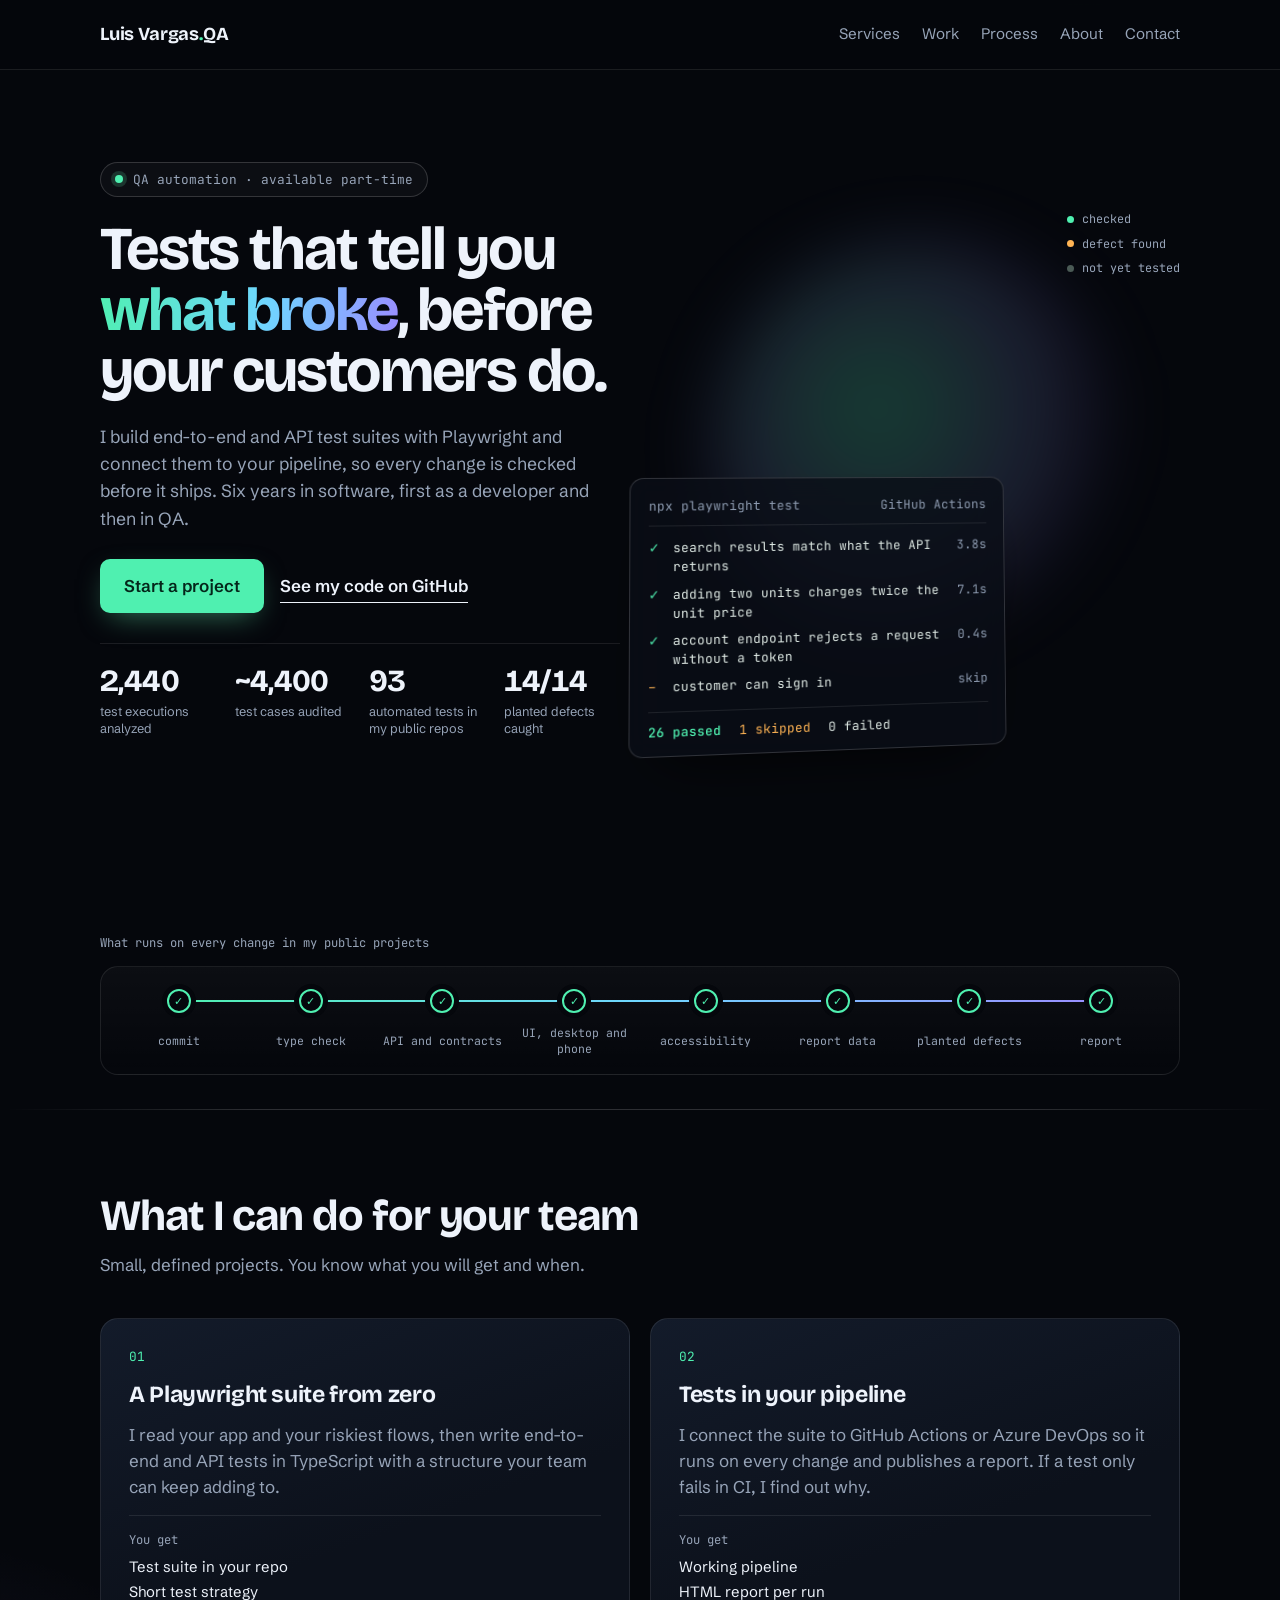
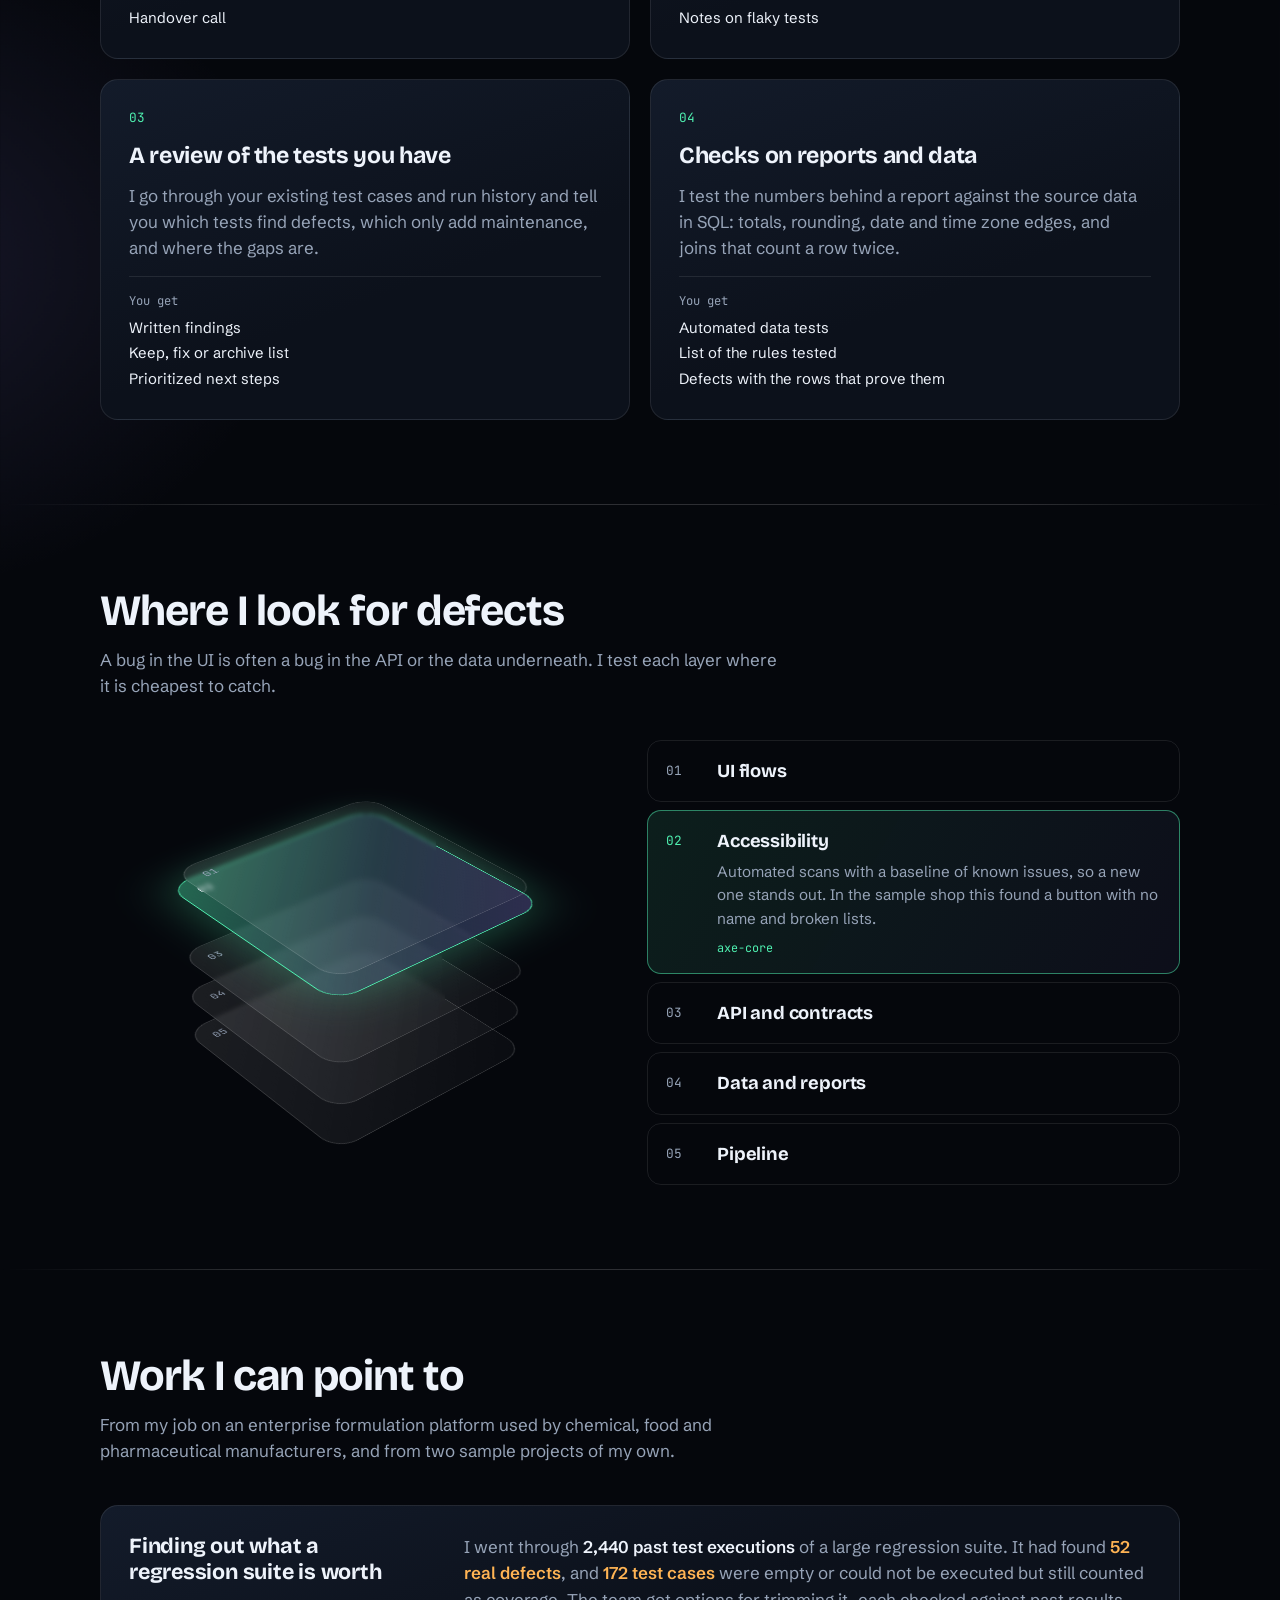
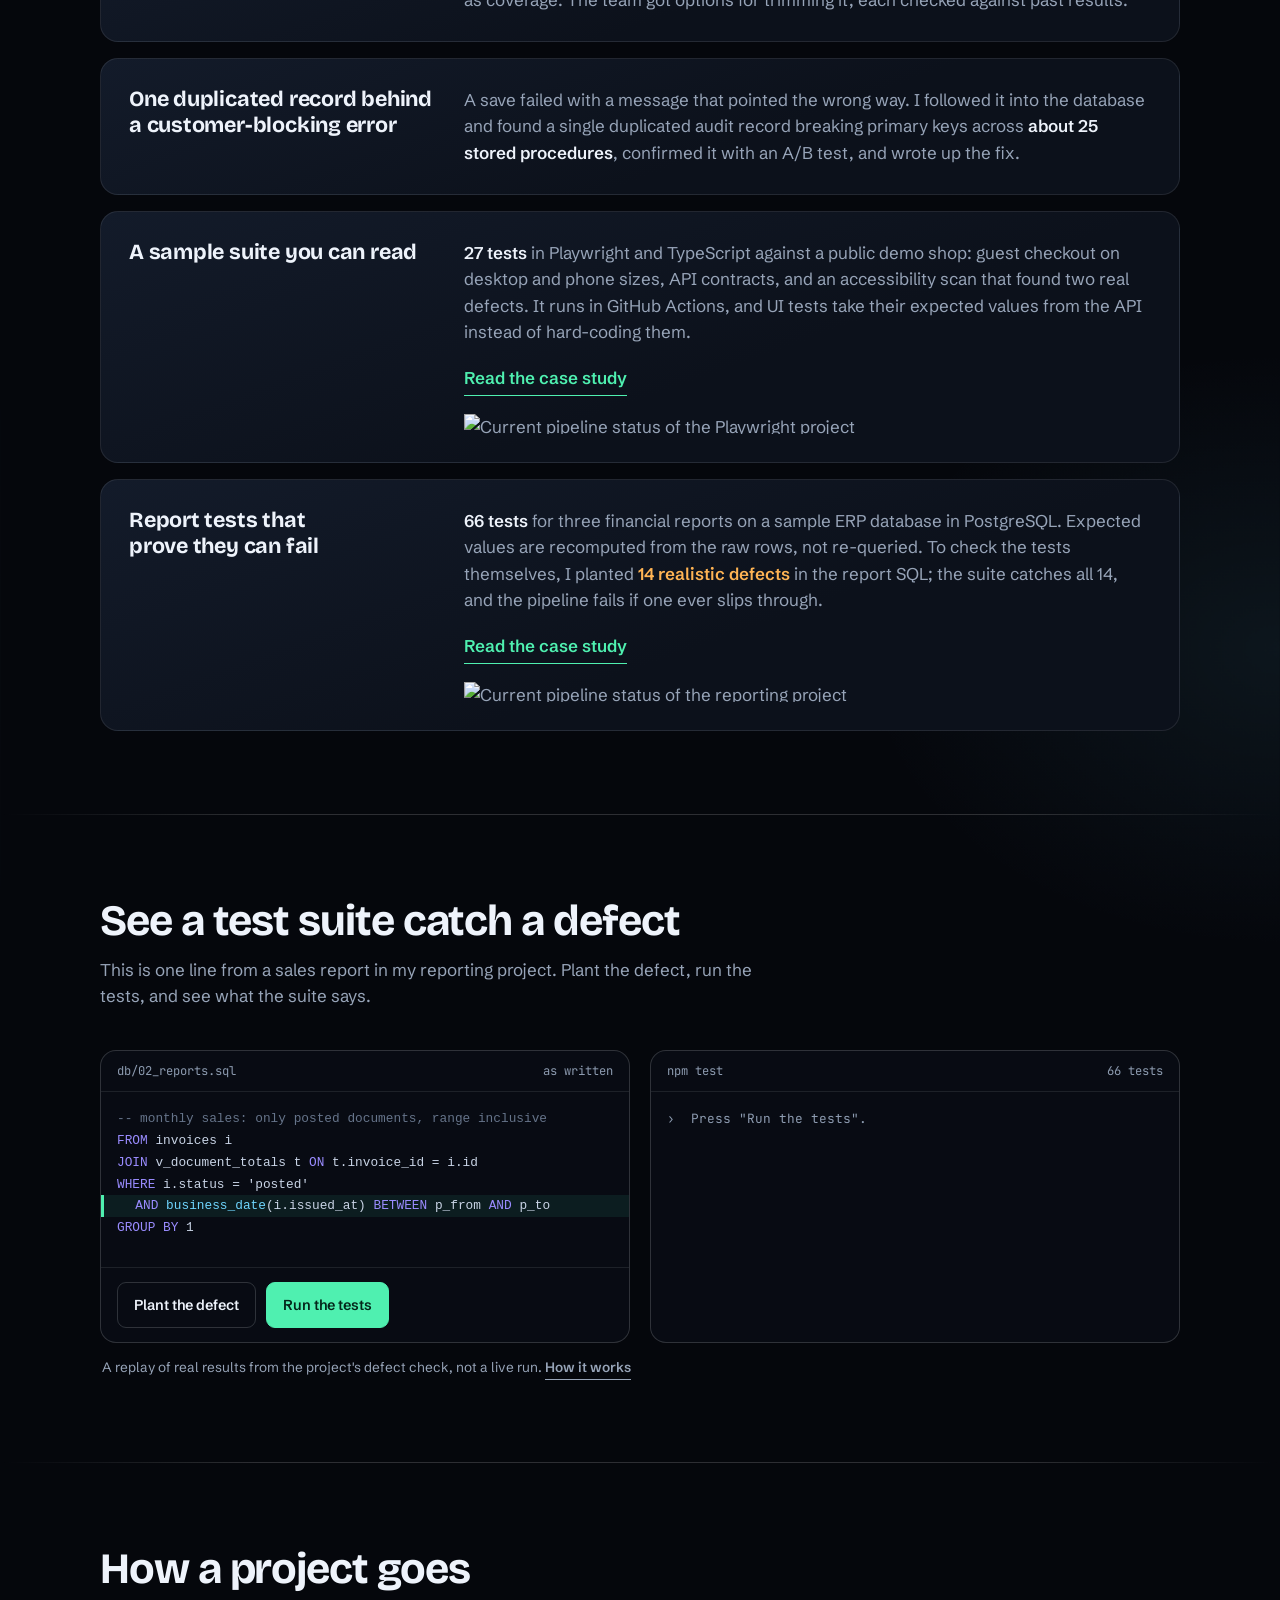
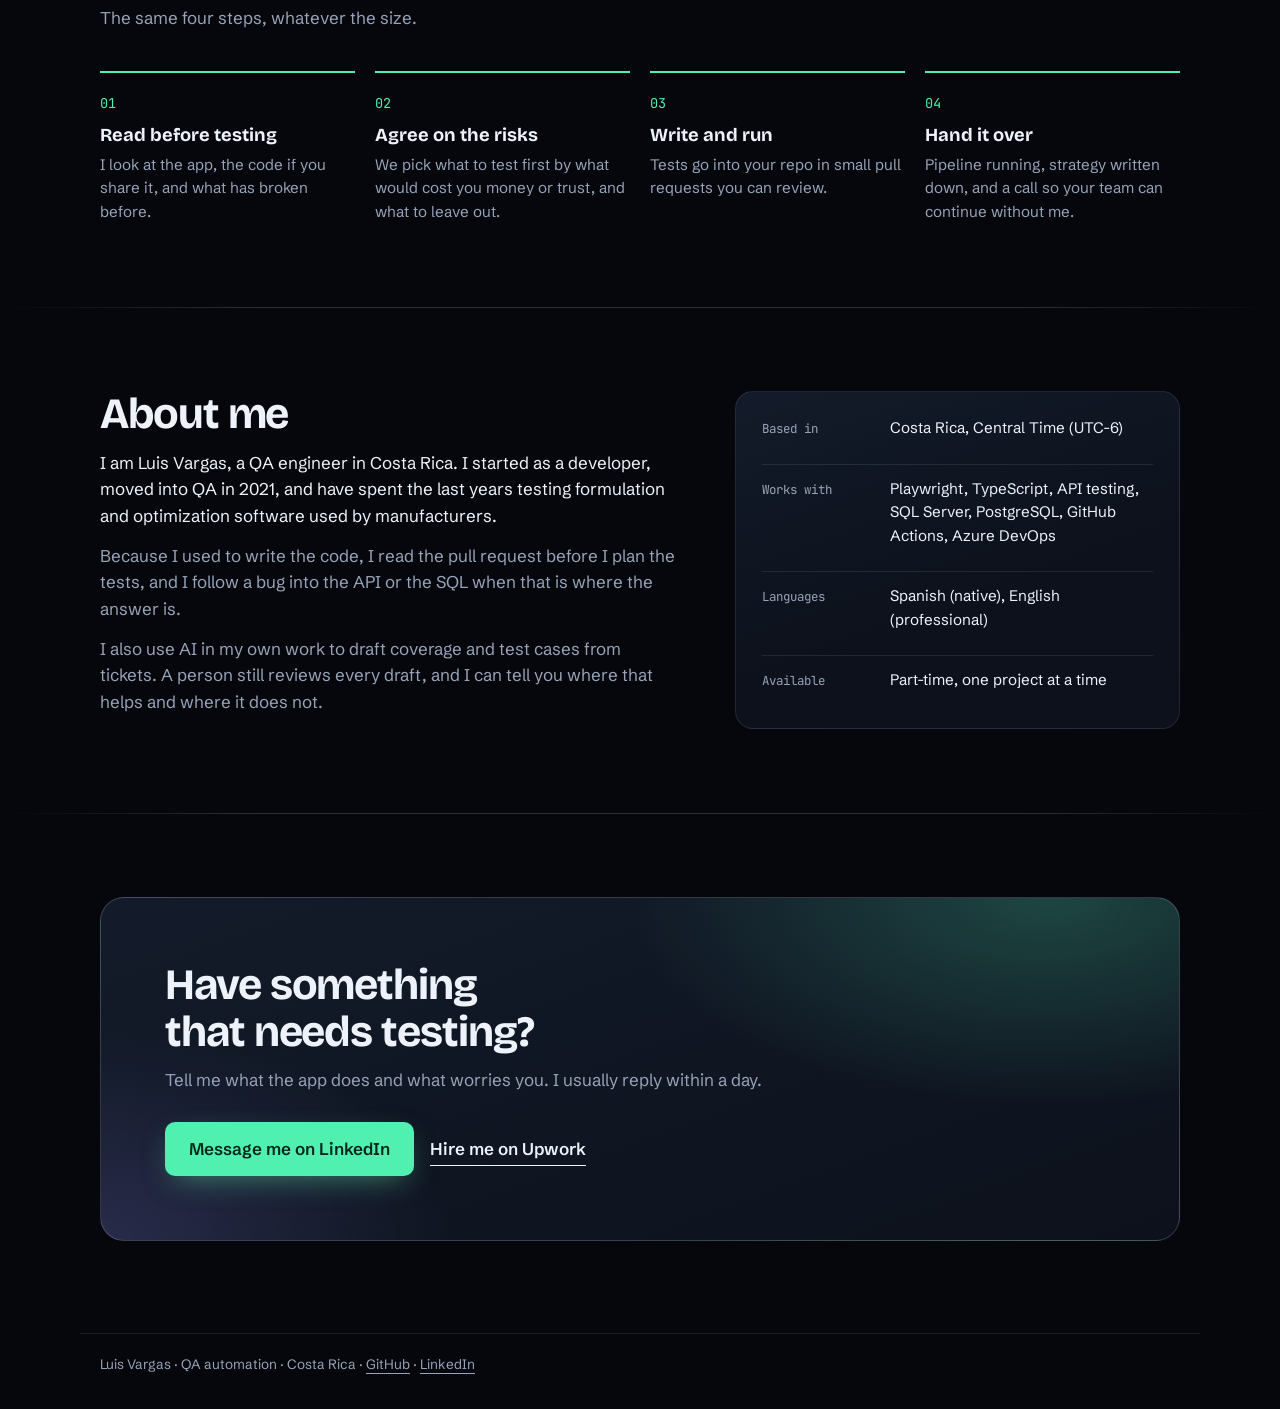
==== commit 292c774e: "Add stats, pipeline strip, 3D layer stack and interactive defect demo Co-Authored-By: Claude Fable 5" ====
--- a/index.html
+++ b/index.html
@@ -9,7 +9,7 @@
 <meta property="og:description" content="End-to-end and API test suites with Playwright and TypeScript, running in your pipeline.">
 <meta property="og:type" content="website">
 <meta property="og:url" content="https://luisvareli.github.io/">
-<meta name="theme-color" content="#060a09">
+<meta name="theme-color" content="#05070c">
 <link rel="icon" href="data:image/svg+xml,%3Csvg xmlns='http://www.w3.org/2000/svg' viewBox='0 0 32 32'%3E%3Crect width='32' height='32' rx='7' fill='%2310201b'/%3E%3Cpath d='M9 16.5l4.5 4.5L23 11.5' fill='none' stroke='%235fd39a' stroke-width='3.2' stroke-linecap='round' stroke-linejoin='round'/%3E%3C/svg%3E">
 <link rel="preconnect" href="https://fonts.googleapis.com">
 <link rel="preconnect" href="https://fonts.gstatic.com" crossorigin>
@@ -42,6 +42,12 @@
           <a class="btn" href="#contact">Start a project</a>
           <a class="link" href="https://github.com/luisvareli" target="_blank" rel="noopener">See my code on GitHub</a>
         </div>
+        <dl class="stats">
+          <div><dt>test executions analyzed</dt><dd data-count="2440">2,440</dd></div>
+          <div><dt>test cases audited</dt><dd data-count="4400" data-prefix="~">~4,400</dd></div>
+          <div><dt>automated tests in my public repos</dt><dd data-count="93">93</dd></div>
+          <div><dt>planted defects caught</dt><dd>14/14</dd></div>
+        </dl>
       </div>
       <div class="stage">
         <div class="orb">
@@ -62,6 +68,22 @@
     </div>
   </div>
 
+  <section class="pipe" aria-label="What runs on every change in my public projects">
+    <div class="wrap reveal">
+      <p class="cap">What runs on every change in my public projects</p>
+      <div class="rail">
+        <div class="node" style="--n:0"><i>✓</i>commit</div>
+        <div class="node" style="--n:1"><i>✓</i>type check</div>
+        <div class="node" style="--n:2"><i>✓</i>API and contracts</div>
+        <div class="node" style="--n:3"><i>✓</i>UI, desktop and phone</div>
+        <div class="node" style="--n:4"><i>✓</i>accessibility</div>
+        <div class="node" style="--n:5"><i>✓</i>report data</div>
+        <div class="node" style="--n:6"><i>✓</i>planted defects</div>
+        <div class="node" style="--n:7"><i>✓</i>report</div>
+      </div>
+    </div>
+  </section>
+
   <section id="services">
     <div class="wrap">
       <h2 class="reveal">What I can do for your team</h2>
@@ -95,6 +117,31 @@
     </div>
   </section>
 
+  <section class="layers-sec" id="layers">
+    <div class="wrap">
+      <h2 class="reveal">Where I look for defects</h2>
+      <p class="sub reveal">A bug in the UI is often a bug in the API or the data underneath. I test each layer where it is cheapest to catch.</p>
+      <div class="grid reveal">
+        <div class="stack" aria-hidden="true">
+          <div class="stack-inner">
+            <div class="slab" style="--i:0" data-slab="4"><span>05</span></div>
+            <div class="slab" style="--i:1" data-slab="3"><span>04</span></div>
+            <div class="slab" style="--i:2" data-slab="2"><span>03</span></div>
+            <div class="slab" style="--i:3" data-slab="1"><span>02</span></div>
+            <div class="slab on" style="--i:4" data-slab="0"><span>01</span></div>
+          </div>
+        </div>
+        <div class="layer-list">
+          <button class="layer-btn on" type="button" data-layer="0"><span class="n">01</span><span class="h">UI flows</span><span class="d">Checkout, search, cart and forms, on desktop and phone sizes. Expected values come from the API, so a test fails for a real reason.</span><span class="k">Playwright · TypeScript</span></button>
+          <button class="layer-btn" type="button" data-layer="1"><span class="n">02</span><span class="h">Accessibility</span><span class="d">Automated scans with a baseline of known issues, so a new one stands out. In the sample shop this found a button with no name and broken lists.</span><span class="k">axe-core</span></button>
+          <button class="layer-btn" type="button" data-layer="2"><span class="n">03</span><span class="h">API and contracts</span><span class="d">Status codes, authentication, and the shape of each response against a schema. It caught a product whose brand is missing a field that another endpoint returns.</span><span class="k">Playwright request · zod</span></button>
+          <button class="layer-btn" type="button" data-layer="3"><span class="n">04</span><span class="h">Data and reports</span><span class="d">Report numbers recomputed from the raw rows: totals, rounding, time zones, and joins that count a row twice.</span><span class="k">SQL · PostgreSQL · Vitest</span></button>
+          <button class="layer-btn" type="button" data-layer="4"><span class="n">05</span><span class="h">Pipeline</span><span class="d">All of it runs on each change: type check first, a report at the end, and a check that planted defects still get caught.</span><span class="k">GitHub Actions · Azure DevOps</span></button>
+        </div>
+      </div>
+    </div>
+  </section>
+
   <section id="work">
     <div class="wrap">
       <h2 class="reveal">Work I can point to</h2>
@@ -110,13 +157,39 @@
         </article>
         <article class="case card reveal">
           <h3>A sample suite you can read</h3>
-          <p><b>27 tests</b> in Playwright and TypeScript against a public demo shop: guest checkout on desktop and phone sizes, API contracts, and an accessibility scan that found two real defects. It runs in GitHub Actions, and UI tests take their expected values from the API instead of hard-coding them.<br><a class="link more" href="case-playwright.html">Read the case study</a></p>
+          <p><b>27 tests</b> in Playwright and TypeScript against a public demo shop: guest checkout on desktop and phone sizes, API contracts, and an accessibility scan that found two real defects. It runs in GitHub Actions, and UI tests take their expected values from the API instead of hard-coding them.<br><a class="link more" href="case-playwright.html">Read the case study</a><img class="badge" src="https://github.com/luisvareli/toolshop-playwright-tests/actions/workflows/tests.yml/badge.svg" alt="Current pipeline status of the Playwright project" loading="lazy" height="20"></p>
         </article>
         <article class="case card reveal">
           <h3>Report tests that prove they can fail</h3>
-          <p><b>66 tests</b> for three financial reports on a sample ERP database in PostgreSQL. Expected values are recomputed from the raw rows, not re-queried. To check the tests themselves, I planted <span class="found">14 realistic defects</span> in the report SQL; the suite catches all 14, and the pipeline fails if one ever slips through.<br><a class="link more" href="case-reporting.html">Read the case study</a></p>
-        </article>
-      </div>
+          <p><b>66 tests</b> for three financial reports on a sample ERP database in PostgreSQL. Expected values are recomputed from the raw rows, not re-queried. To check the tests themselves, I planted <span class="found">14 realistic defects</span> in the report SQL; the suite catches all 14, and the pipeline fails if one ever slips through.<br><a class="link more" href="case-reporting.html">Read the case study</a><img class="badge" src="https://github.com/luisvareli/erp-reporting-data-tests/actions/workflows/tests.yml/badge.svg" alt="Current pipeline status of the reporting project" loading="lazy" height="20"></p>
+        </article>
+      </div>
+    </div>
+  </section>
+
+  <section class="demo" id="demo">
+    <div class="wrap">
+      <h2 class="reveal">See a test suite catch a defect</h2>
+      <p class="sub reveal">This is one line from a sales report in my reporting project. Plant the defect, run the tests, and see what the suite says.</p>
+      <div class="grid reveal">
+        <div class="code" id="demo-code">
+          <div class="bar"><span>db/02_reports.sql</span><span id="demo-state">as written</span></div>
+<pre><span class="cm">-- monthly sales: only posted documents, range inclusive</span>
+<span class="kw">FROM</span> invoices i
+<span class="kw">JOIN</span> v_document_totals t <span class="kw">ON</span> t.invoice_id = i.id
+<span class="kw">WHERE</span> i.status = 'posted'
+<span class="hot" id="demo-line">  <span class="kw">AND</span> <span class="fn">business_date</span>(i.issued_at) <span class="kw">BETWEEN</span> p_from <span class="kw">AND</span> p_to</span><span class="kw">GROUP BY</span> 1</pre>
+          <div class="demo-actions">
+            <button class="chip warn" type="button" id="demo-plant" aria-pressed="false">Plant the defect</button>
+            <button class="chip go" type="button" id="demo-run">Run the tests</button>
+          </div>
+        </div>
+        <div class="out">
+          <div class="bar"><span>npm test</span><span>66 tests</span></div>
+          <ol id="demo-out" aria-live="polite"><li class="dim"><span>›</span><span>Press "Run the tests".</span></li></ol>
+        </div>
+      </div>
+      <p class="note reveal">A replay of real results from the project's defect check, not a live run. <a class="link" href="case-reporting.html">How it works</a></p>
     </div>
   </section>
 
--- a/site.css
+++ b/site.css
@@ -1,22 +1,24 @@
 /* Dark, depth-first layout. The hero pairs the thesis with a 3D "system under scan";
    everything below sits on raised surfaces that tilt toward the pointer. */
 :root {
-  --bg: #060a09;
-  --bg-2: #0b1210;
-  --surface: #0f1916;
-  --surface-2: #14211d;
-  --ink: #e9f2ee;
-  --muted: #94a8a0;
+  --bg: #05070c;
+  --bg-2: #090d16;
+  --surface: #0c111b;
+  --surface-2: #131b2a;
+  --ink: #eef3fb;
+  --muted: #97a4b8;
   --line: rgba(255, 255, 255, 0.09);
   --line-strong: rgba(255, 255, 255, 0.16);
-  --accent: #5fe3a8;
+  --accent: #4ff0b0;
+  --cyan: #6fd6ff;
+  --violet: #9a8cff;
   --accent-ink: #04261a;
-  --pass: #5fe3a8;
+  --pass: #4ff0b0;
   --flag: #ffb454;
-  --run-bg: rgba(10, 18, 16, 0.78);
+  --run-bg: rgba(9, 13, 22, 0.8);
   --run-ink: #dfeae5;
-  --run-muted: #8fa69d;
-  --run-pass: #5fe3a8;
+  --run-muted: #8d9bb0;
+  --run-pass: #4ff0b0;
   --run-flag: #ffb454;
   --display: "Bricolage Grotesque", "Segoe UI", system-ui, sans-serif;
   --body: "Schibsted Grotesk", "Segoe UI", system-ui, sans-serif;
@@ -29,8 +31,9 @@
 body {
   margin: 0; color: var(--ink); font-family: var(--body); font-size: 17px; line-height: 1.55;
   background:
-    radial-gradient(900px 600px at 82% -8%, rgba(95, 227, 168, 0.13), transparent 62%),
-    radial-gradient(700px 520px at -10% 38%, rgba(64, 140, 255, 0.07), transparent 60%),
+    radial-gradient(900px 620px at 84% -6%, rgba(79, 240, 176, 0.14), transparent 62%),
+    radial-gradient(760px 560px at -12% 30%, rgba(154, 140, 255, 0.13), transparent 60%),
+    radial-gradient(700px 500px at 100% 62%, rgba(111, 214, 255, 0.07), transparent 60%),
     var(--bg);
   background-attachment: scroll;
   overflow-x: hidden;
@@ -41,7 +44,7 @@
 a:focus-visible, button:focus-visible { outline: 2px solid var(--accent); outline-offset: 3px; border-radius: 6px; }
 .wrap { max-width: 1120px; margin: 0 auto; padding-left: max(20px, env(safe-area-inset-left, 0px)); padding-right: max(20px, env(safe-area-inset-right, 0px)); }
 
-header.top { position: sticky; top: 0; z-index: 30; padding-block: 10px; background: rgba(6, 10, 9, 0.72); -webkit-backdrop-filter: blur(14px); backdrop-filter: blur(14px); border-bottom: 1px solid var(--line); }
+header.top { position: sticky; top: 0; z-index: 30; padding-block: 10px; background: rgba(5, 7, 12, 0.72); -webkit-backdrop-filter: blur(14px); backdrop-filter: blur(14px); border-bottom: 1px solid var(--line); }
 .top .wrap { display: flex; justify-content: space-between; align-items: center; gap: 16px; flex-wrap: wrap; }
 .brand { font-family: var(--display); font-weight: 700; font-size: 1.15rem; letter-spacing: -0.01em; text-decoration: none; padding-block: 10px; }
 .brand span { color: var(--accent); }
@@ -52,13 +55,13 @@
 .skip-link:focus { top: 12px; }
 
 /* ---------- hero ---------- */
-.hero { padding-block: 40px 110px; display: flex; align-items: center; min-height: calc(100svh - 70px); }
+.hero { padding-block: 26px 96px; display: flex; align-items: center; min-height: calc(100svh - 70px); }
 .hero > .wrap { width: 100%; display: grid; grid-template-columns: minmax(0, 1fr) minmax(0, 1fr); gap: 40px; align-items: center; }
 .eyebrow { display: inline-flex; align-items: center; gap: 10px; font-family: var(--mono); font-size: 0.8rem; color: var(--muted); border: 1px solid var(--line-strong); border-radius: 999px; padding: 7px 14px; margin-bottom: 22px; background: rgba(255, 255, 255, 0.03); }
 .eyebrow i { width: 8px; height: 8px; border-radius: 50%; background: var(--pass); box-shadow: 0 0 0 4px rgba(95, 227, 168, 0.18); }
-h1 { font-family: var(--display); font-weight: 700; font-size: clamp(2.4rem, 5.4vw, 4.2rem); line-height: 1; letter-spacing: -0.035em; margin: 0 0 22px; text-wrap: balance; }
-h1 em { font-style: normal; background: linear-gradient(100deg, #5fe3a8 10%, #9af0ff 90%); -webkit-background-clip: text; background-clip: text; color: transparent; }
-.lead { font-size: 1.15rem; color: var(--muted); max-width: 34em; margin: 0 0 30px; }
+h1 { font-family: var(--display); font-weight: 700; font-size: clamp(2.3rem, 4.9vw, 3.8rem); line-height: 1; letter-spacing: -0.035em; margin: 0 0 22px; text-wrap: balance; }
+h1 em { font-style: normal; background: linear-gradient(100deg, #4ff0b0 0%, #6fd6ff 55%, #9a8cff 100%); -webkit-background-clip: text; background-clip: text; color: transparent; }
+.lead { font-size: 1.1rem; color: var(--muted); max-width: 34em; margin: 0 0 26px; }
 .cta { display: flex; gap: 16px; flex-wrap: wrap; align-items: center; }
 .btn { display: inline-block; background: var(--accent); color: var(--accent-ink); font-weight: 600; text-decoration: none; padding: 14px 24px; border-radius: 10px; box-shadow: 0 10px 30px -10px rgba(95, 227, 168, 0.55); transition: transform 0.18s var(--ease), box-shadow 0.18s ease-out; }
 .btn:hover { transform: translateY(-3px); box-shadow: 0 16px 36px -10px rgba(95, 227, 168, 0.7); }
@@ -68,7 +71,7 @@
 
 .stage { position: relative; min-width: 0; perspective: 1200px; }
 .orb { position: relative; width: min(100%, 560px); aspect-ratio: 1; margin-inline: auto; }
-.orb::before { content: ""; position: absolute; inset: 12%; border-radius: 50%; background: radial-gradient(circle, rgba(95, 227, 168, 0.22), transparent 68%); filter: blur(30px); }
+.orb::before { content: ""; position: absolute; inset: 10%; border-radius: 50%; background: radial-gradient(circle at 40% 40%, rgba(79, 240, 176, 0.24), rgba(154, 140, 255, 0.14) 50%, transparent 70%); filter: blur(34px); }
 .orb canvas { position: absolute; inset: 0; width: 100%; height: 100%; display: block; touch-action: pan-y; }
 .legend { position: absolute; top: 4%; right: 0; display: grid; gap: 6px; font-family: var(--mono); font-size: 0.74rem; color: var(--muted); }
 .legend span { display: flex; align-items: center; gap: 8px; }
@@ -133,7 +136,7 @@
 .facts dd { margin: 0; }
 
 .contact .wrap { position: relative; }
-.contact .panel { padding: clamp(32px, 6vw, 64px); background: radial-gradient(600px 300px at 85% 0%, rgba(95, 227, 168, 0.2), transparent 70%), linear-gradient(160deg, var(--surface-2), var(--surface)); border: 1px solid var(--line-strong); border-radius: 24px; }
+.contact .panel { padding: clamp(32px, 6vw, 64px); background: radial-gradient(600px 300px at 88% 0%, rgba(79, 240, 176, 0.22), transparent 70%), radial-gradient(500px 300px at 0% 100%, rgba(154, 140, 255, 0.18), transparent 70%), linear-gradient(160deg, var(--surface-2), var(--surface)); border: 1px solid var(--line-strong); border-radius: 24px; }
 .contact h2 { max-width: 14em; }
 .contact .sub { margin-bottom: 28px; }
 footer { color: var(--muted); font-size: 0.85rem; padding-block: 8px 34px; }
@@ -199,3 +202,75 @@
   nav { gap: 16px; font-size: 0.9rem; }
   .facts { padding: 20px; }
 }
+
+/* ---------- v3: stats, pipeline, layers, defect demo ---------- */
+.stats { margin: 30px 0 0; display: grid; grid-template-columns: repeat(4, minmax(0, 1fr)); gap: 18px; border-top: 1px solid var(--line); padding-top: 22px; }
+.stats div { display: flex; flex-direction: column; gap: 6px; }
+.stats dd { order: -1; }
+.stats dd { margin: 0; font-family: var(--display); font-weight: 700; font-size: clamp(1.5rem, 2.4vw, 2rem); letter-spacing: -0.02em; line-height: 1; font-variant-numeric: tabular-nums; }
+.stats dt { font-size: 0.8rem; color: var(--muted); line-height: 1.35; }
+
+.pipe { padding-block: 34px; }
+.pipe::before { display: none; }
+.pipe .rail { display: grid; grid-template-columns: repeat(8, minmax(0, 1fr)); position: relative; border: 1px solid var(--line); border-radius: 18px; padding: 22px 12px 18px; background: linear-gradient(180deg, rgba(255,255,255,0.03), transparent); overflow: hidden; }
+.pipe .rail::before { content: ""; position: absolute; left: 6.25%; right: 6.25%; top: 33px; height: 2px; background: var(--line-strong); }
+.pipe .rail::after { content: ""; position: absolute; left: 6.25%; top: 33px; height: 2px; width: 87.5%; background: linear-gradient(90deg, var(--accent), var(--cyan), var(--violet)); transform-origin: left; transform: scaleX(1); }
+.pipe .node { position: relative; z-index: 1; display: grid; justify-items: center; gap: 12px; text-align: center; font-family: var(--mono); font-size: 0.72rem; color: var(--muted); line-height: 1.35; }
+.pipe .node i { width: 24px; height: 24px; border-radius: 50%; background: var(--bg); border: 2px solid var(--accent); display: grid; place-items: center; color: var(--accent); font-style: normal; font-size: 0.7rem; box-shadow: 0 0 0 5px var(--bg); }
+.pipe .cap { font-family: var(--mono); font-size: 0.76rem; color: var(--muted); margin: 0 0 14px; }
+@media (prefers-reduced-motion: no-preference) {
+  .pipe .rail::after { animation: flow 8s linear infinite; }
+  .pipe .node i { animation: tickon 8s linear infinite; animation-delay: calc(var(--n) * 0.9s); }
+  @keyframes flow { 0% { transform: scaleX(0); } 80%, 100% { transform: scaleX(1); } }
+  @keyframes tickon { 0% { border-color: var(--line-strong); color: transparent; box-shadow: 0 0 0 5px var(--bg); } 6% { border-color: var(--accent); color: var(--accent); box-shadow: 0 0 0 5px var(--bg), 0 0 22px 2px rgba(79, 240, 176, 0.8); } 14%, 100% { border-color: var(--accent); color: var(--accent); box-shadow: 0 0 0 5px var(--bg); } }
+}
+
+.layers-sec .grid { display: grid; grid-template-columns: minmax(0, 1fr) minmax(0, 1.05fr); gap: 40px; align-items: center; }
+.stack { position: relative; height: 440px; perspective: 1500px; }
+.stack-inner { position: absolute; inset: 0; transform-style: preserve-3d; transform: rotateX(57deg) rotateZ(-40deg); }
+.slab { position: absolute; left: 50%; top: 50%; width: 250px; height: 250px; margin: -125px 0 0 -125px; border-radius: 26px; border: 1px solid var(--line-strong); background: linear-gradient(135deg, rgba(255,255,255,0.09), rgba(255,255,255,0.02)); transform: translateZ(calc(var(--i) * 48px - 96px)); transition: transform 0.6s var(--ease), background 0.4s ease-out, border-color 0.4s ease-out, box-shadow 0.4s ease-out; -webkit-backdrop-filter: blur(2px); backdrop-filter: blur(2px); }
+.slab span { position: absolute; left: 18px; top: 14px; font-family: var(--mono); font-size: 0.8rem; color: var(--muted); }
+.slab.on { transform: translateZ(calc(var(--i) * 48px - 96px + 30px)) scale(1.04); border-color: var(--accent); background: linear-gradient(135deg, rgba(79, 240, 176, 0.42), rgba(111, 214, 255, 0.2) 55%, rgba(154, 140, 255, 0.28)); box-shadow: 0 0 60px rgba(79, 240, 176, 0.35); }
+.slab.on span { color: var(--ink); }
+.layer-list { display: grid; gap: 8px; }
+.layer-btn { all: unset; box-sizing: border-box; cursor: pointer; display: grid; grid-template-columns: 2.4em minmax(0, 1fr); gap: 4px 10px; padding: 16px 18px; border: 1px solid var(--line); border-radius: 14px; transition: border-color 0.25s ease-out, background 0.25s ease-out; }
+.layer-btn:focus-visible { outline: 2px solid var(--accent); outline-offset: 3px; }
+.layer-btn .n { font-family: var(--mono); font-size: 0.8rem; color: var(--muted); padding-top: 4px; }
+.layer-btn .h { font-family: var(--display); font-weight: 700; font-size: 1.15rem; letter-spacing: -0.01em; }
+.layer-btn .d { grid-column: 2; color: var(--muted); font-size: 0.95rem; }
+.layer-btn .k { grid-column: 2; font-family: var(--mono); font-size: 0.74rem; color: var(--accent); margin-top: 4px; }
+.layer-btn.on { border-color: rgba(79, 240, 176, 0.5); background: linear-gradient(120deg, rgba(79, 240, 176, 0.1), rgba(154, 140, 255, 0.06)); }
+.layer-btn.on .n { color: var(--accent); }
+.js .layer-btn .d, .js .layer-btn .k { display: none; }
+.js .layer-btn.on .d, .js .layer-btn.on .k { display: block; }
+
+.demo .grid { display: grid; grid-template-columns: minmax(0, 1fr) minmax(0, 1fr); gap: 20px; align-items: stretch; }
+.code, .out { border: 1px solid var(--line-strong); border-radius: 16px; background: var(--run-bg); font-family: var(--mono); font-size: 0.8rem; line-height: 1.7; overflow: hidden; display: flex; flex-direction: column; min-width: 0; }
+.bar { display: flex; justify-content: space-between; align-items: center; gap: 10px; padding: 10px 16px; border-bottom: 1px solid var(--line); color: var(--run-muted); font-size: 0.76rem; flex-wrap: wrap; }
+.code pre { margin: 0; padding: 16px; white-space: pre-wrap; overflow-wrap: anywhere; color: #c9d4e6; flex: 1; }
+.code .kw { color: var(--violet); } .code .fn { color: var(--cyan); } .code .cm { color: #66748a; }
+.code .hot { display: block; margin-inline: -16px; padding-inline: 16px; border-left: 3px solid var(--accent); background: rgba(79, 240, 176, 0.08); transition: background 0.3s ease-out, border-color 0.3s ease-out; }
+.code.bad .hot { border-left-color: var(--flag); background: rgba(255, 180, 84, 0.12); }
+.demo-actions { display: flex; gap: 10px; flex-wrap: wrap; padding: 14px 16px; border-top: 1px solid var(--line); }
+.chip { all: unset; box-sizing: border-box; cursor: pointer; font-family: var(--body); font-weight: 600; font-size: 0.9rem; padding: 10px 16px; border-radius: 9px; border: 1px solid var(--line-strong); color: var(--ink); transition: transform 0.16s var(--ease), border-color 0.2s ease-out, background 0.2s ease-out; }
+.chip:hover { border-color: var(--accent); transform: translateY(-2px); }
+.chip:focus-visible { outline: 2px solid var(--accent); outline-offset: 3px; }
+.chip.go { background: var(--accent); color: var(--accent-ink); border-color: var(--accent); }
+.chip.warn[aria-pressed="true"] { background: rgba(255, 180, 84, 0.16); border-color: var(--flag); color: var(--flag); }
+.out ol { list-style: none; margin: 0; padding: 16px; display: grid; gap: 4px; flex: 1; min-height: 250px; align-content: start; }
+.out li { display: grid; grid-template-columns: 1.4em minmax(0, 1fr); gap: 6px; color: #c9d4e6; }
+.out .ok { color: var(--pass); } .out .ko { color: var(--flag); } .out .dim { color: var(--run-muted); }
+.out .sum { margin-top: 8px; padding-top: 10px; border-top: 1px solid var(--line); grid-template-columns: minmax(0, 1fr); font-weight: 500; }
+.note { font-size: 0.85rem; color: var(--muted); margin: 14px 2px 0; }
+.badge { display: block; margin-top: 12px; height: 20px; }
+
+@media (max-width: 860px) {
+  .stats { grid-template-columns: repeat(2, minmax(0, 1fr)); margin-top: 30px; }
+  .pipe .rail { grid-template-columns: repeat(4, minmax(0, 1fr)); row-gap: 22px; }
+  .pipe .rail::before, .pipe .rail::after { display: none; }
+  .layers-sec .grid, .demo .grid { grid-template-columns: minmax(0, 1fr); gap: 16px; }
+  .stack { height: 320px; }
+  .slab { width: 180px; height: 180px; margin: -90px 0 0 -90px; transform: translateZ(calc(var(--i) * 36px - 72px)); }
+  .slab.on { transform: translateZ(calc(var(--i) * 36px - 72px + 22px)) scale(1.04); }
+  .out ol { min-height: 0; }
+}
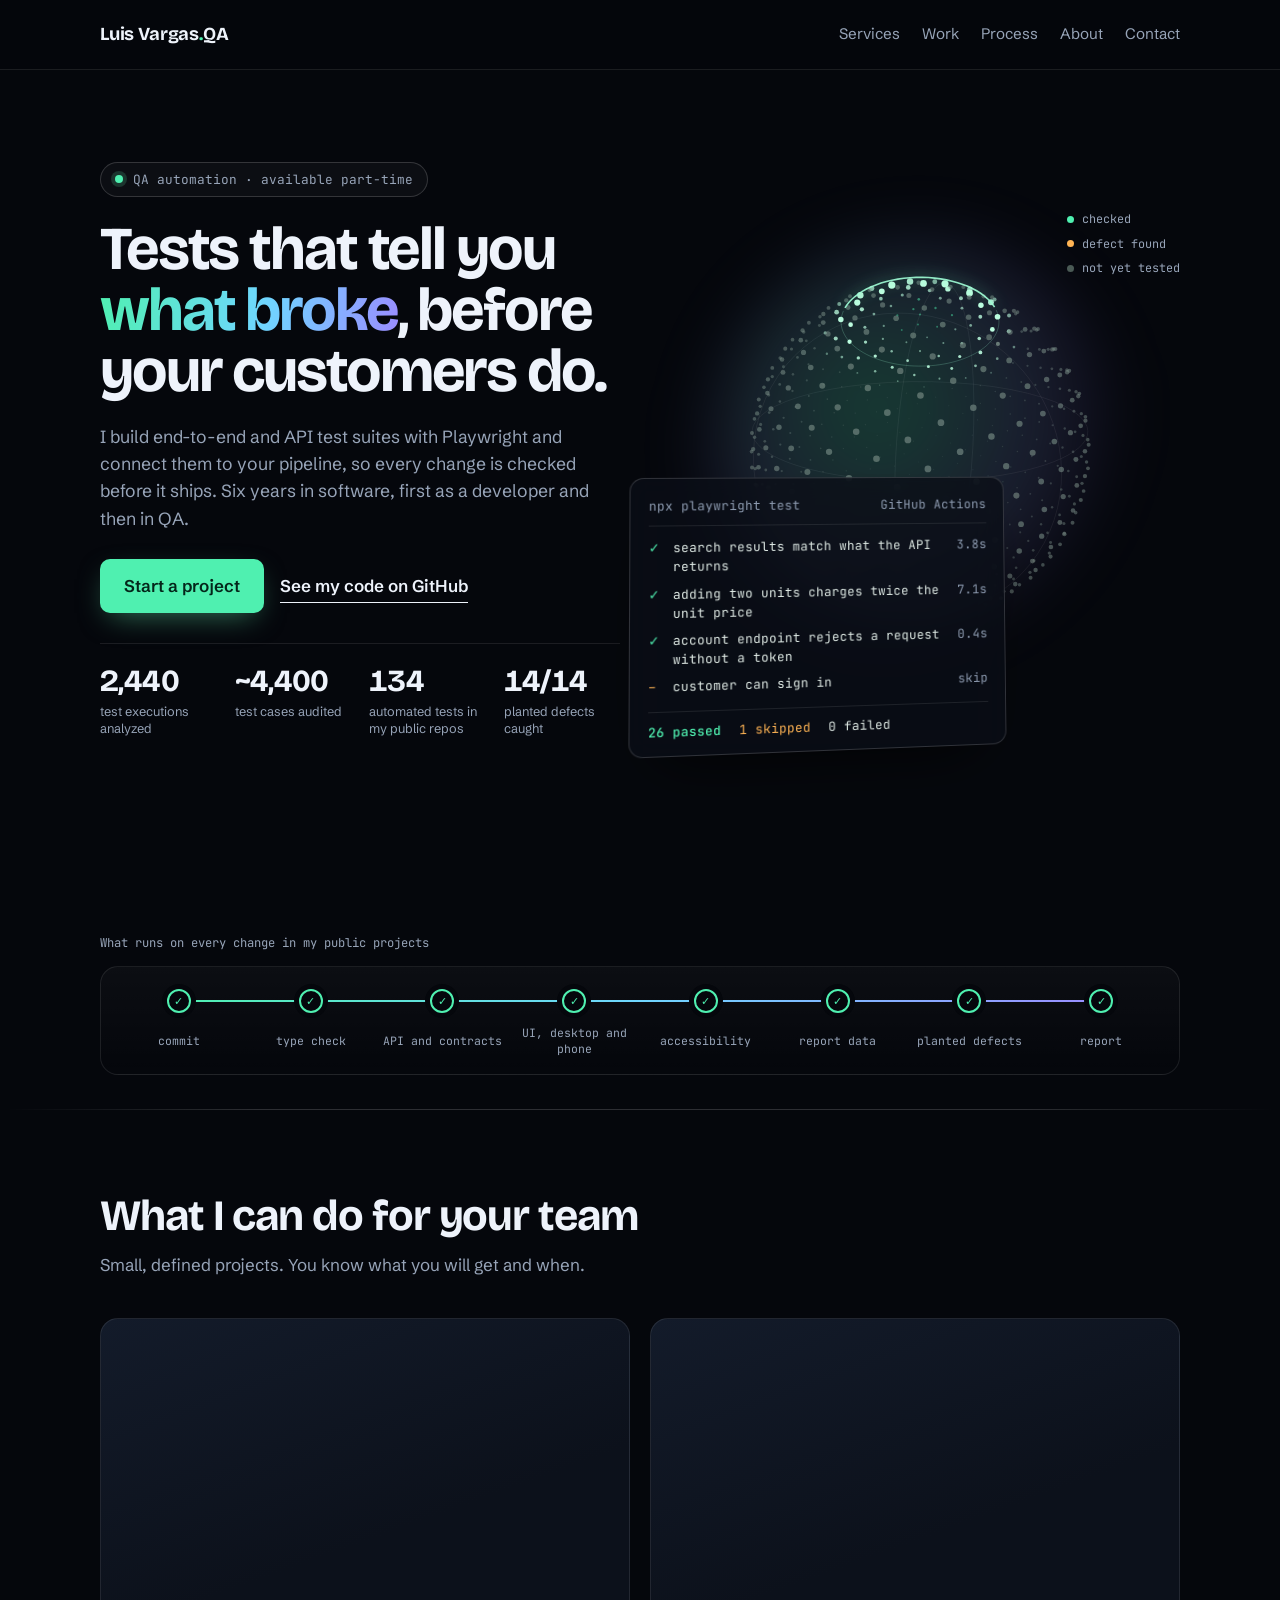
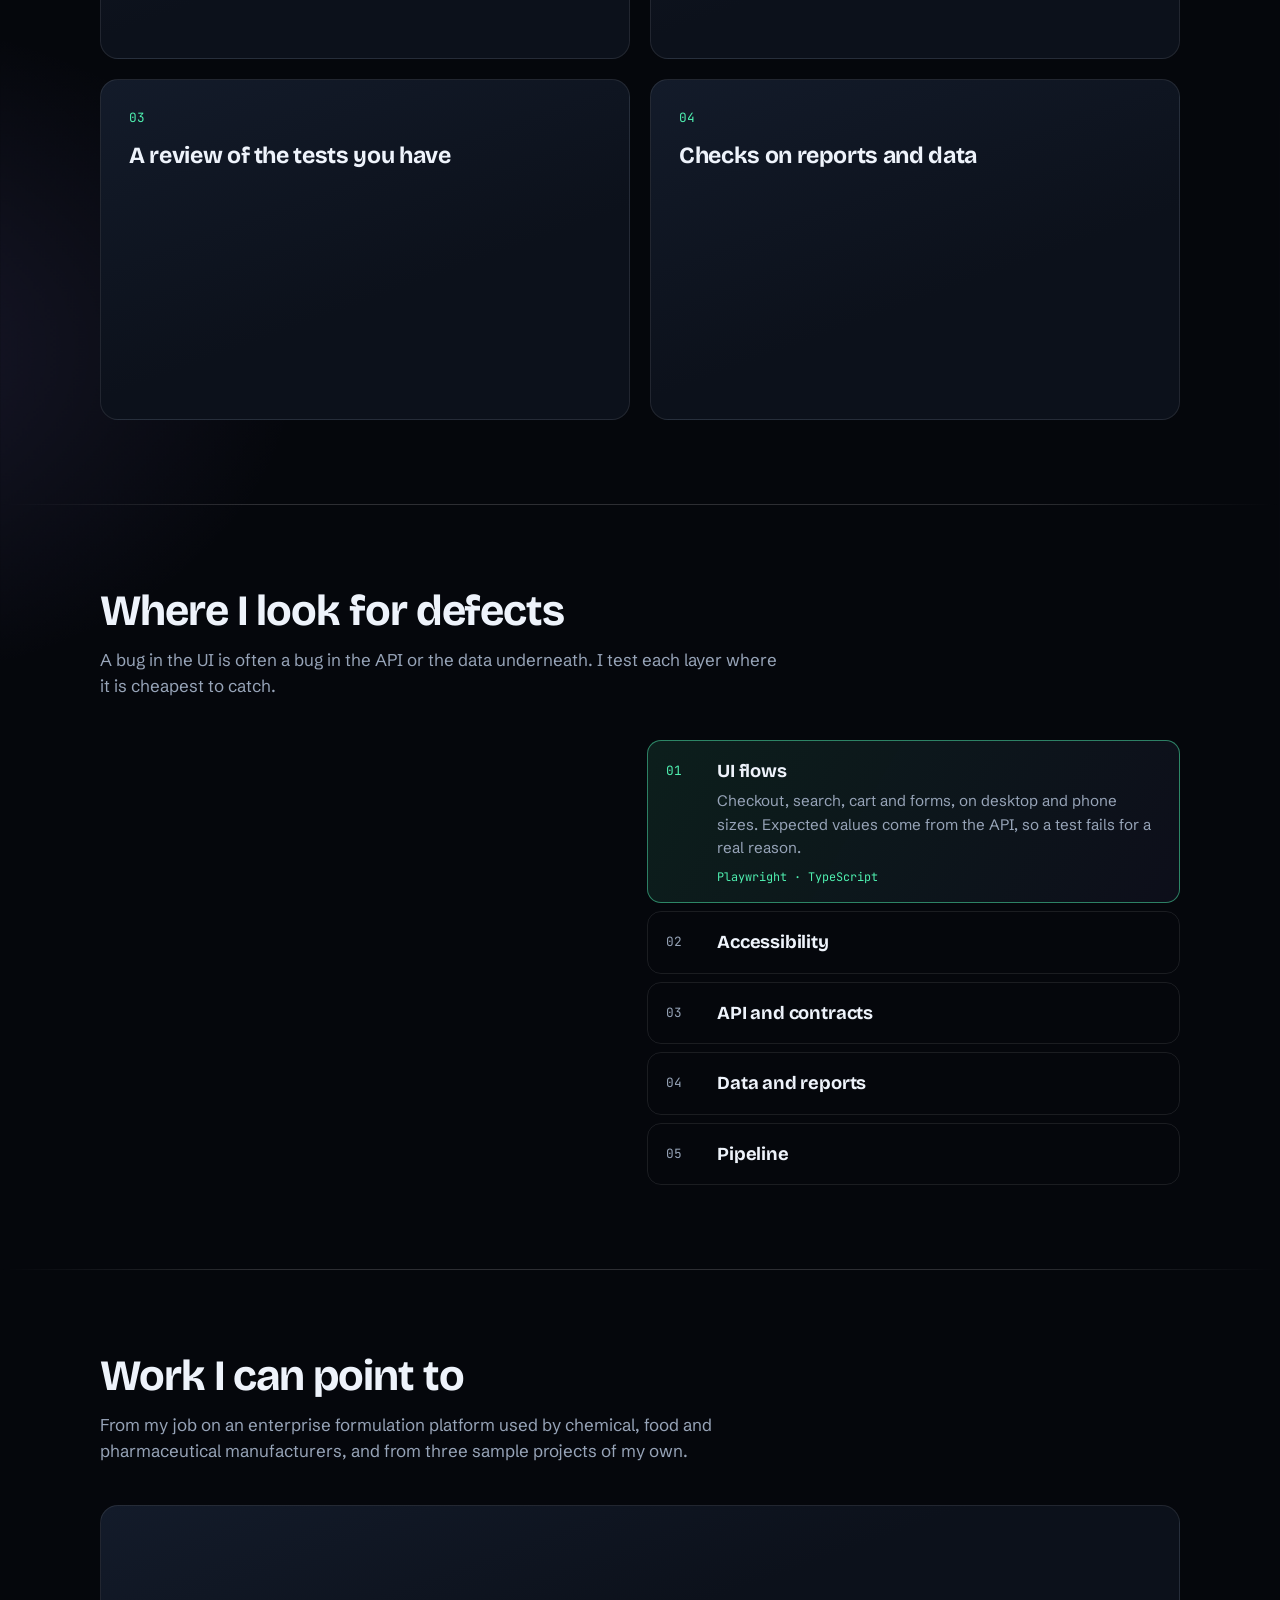
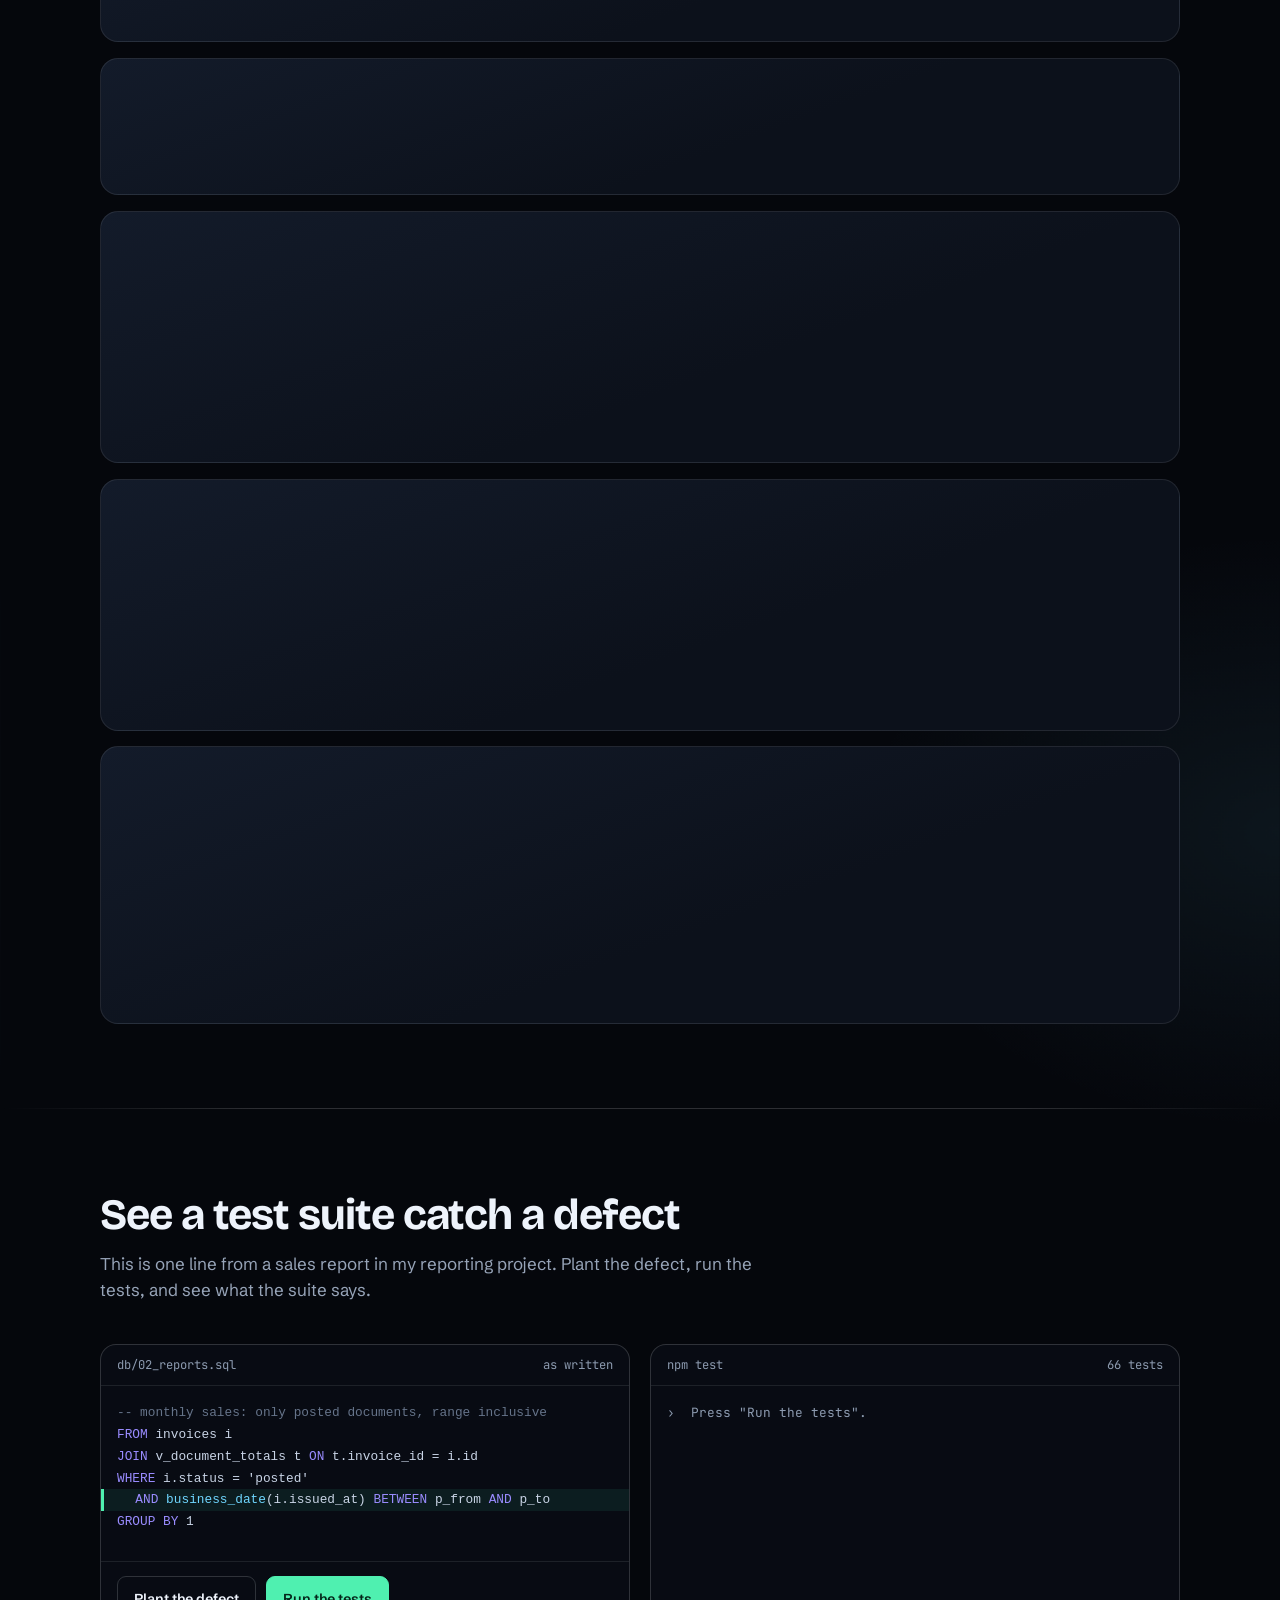
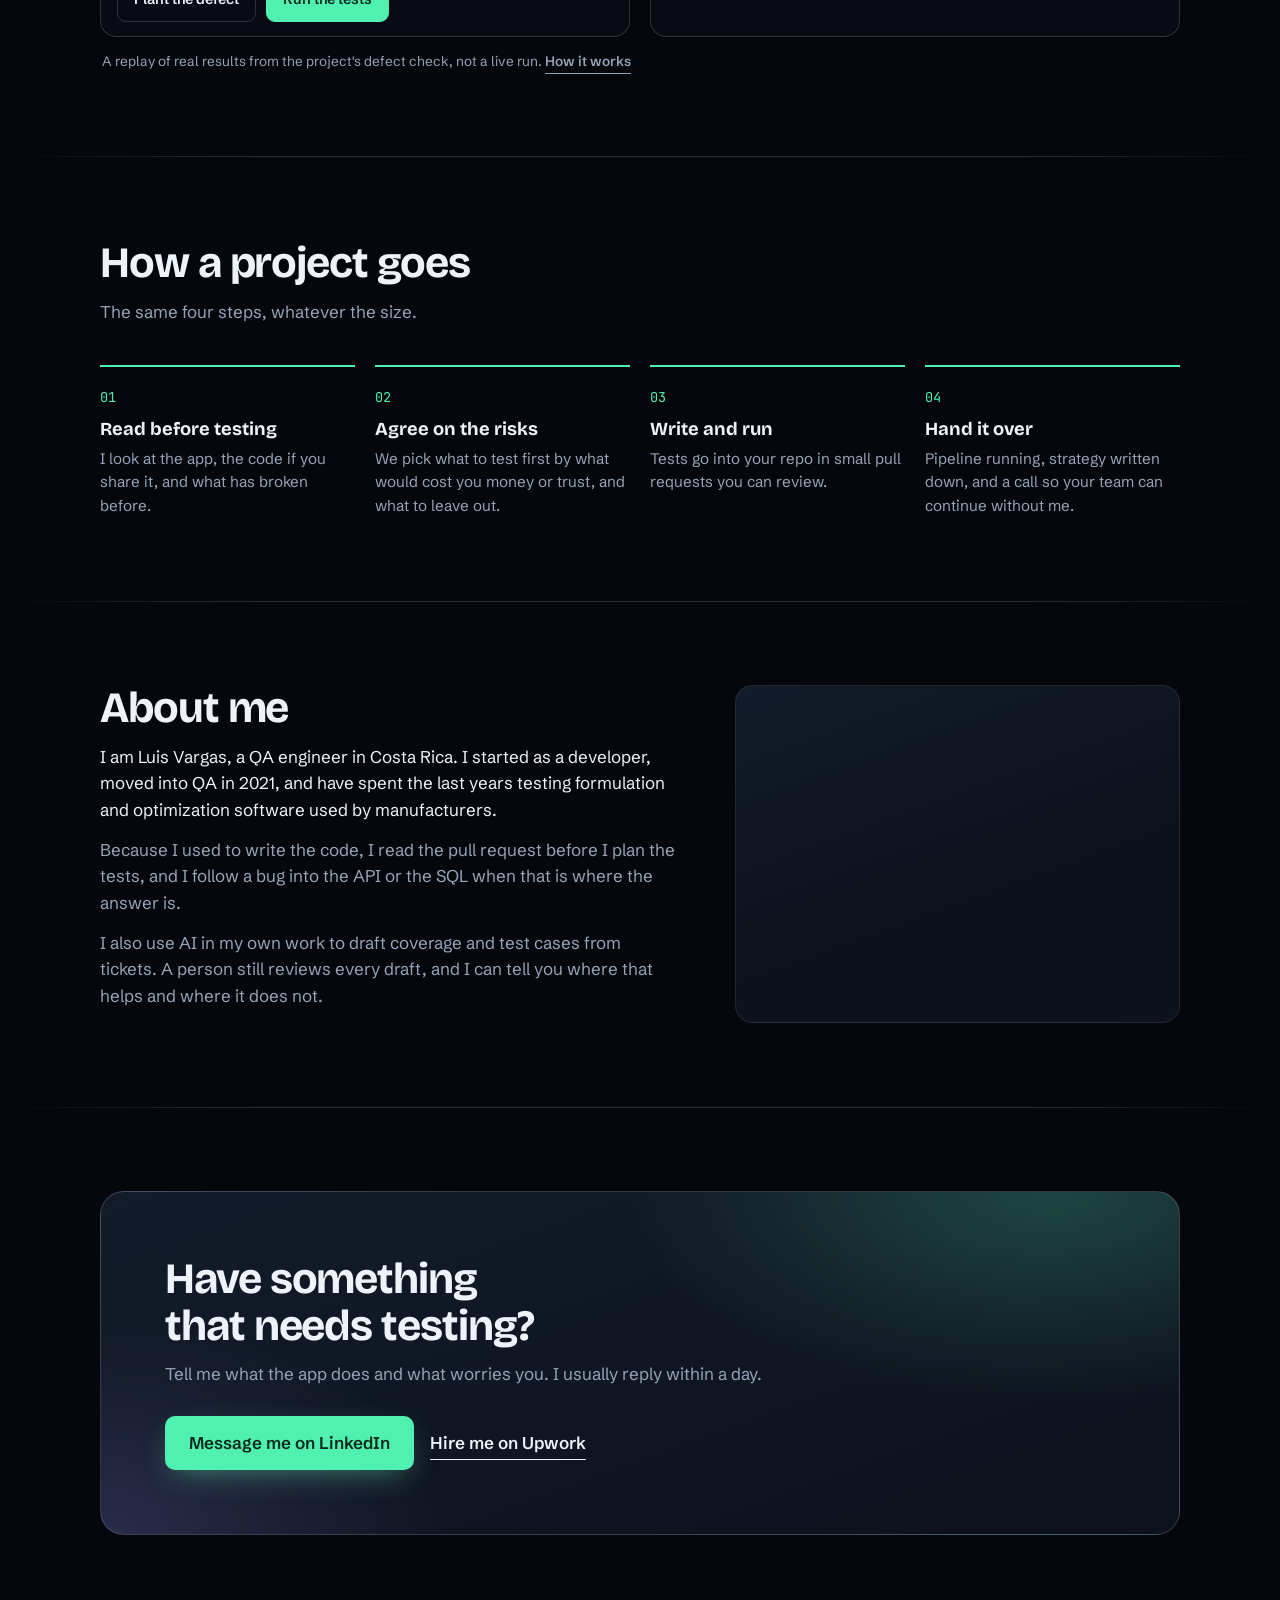
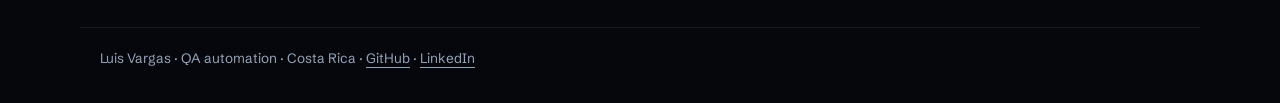
==== commit 2423afb2: "Add the AI evaluation project to the work section Co-Authored-By: Claude Fable 5.2 <noreply@anthropi" ====
--- a/index.html
+++ b/index.html
@@ -45,7 +45,7 @@
         <dl class="stats">
           <div><dt>test executions analyzed</dt><dd data-count="2440">2,440</dd></div>
           <div><dt>test cases audited</dt><dd data-count="4400" data-prefix="~">~4,400</dd></div>
-          <div><dt>automated tests in my public repos</dt><dd data-count="93">93</dd></div>
+          <div><dt>automated tests in my public repos</dt><dd data-count="134">134</dd></div>
           <div><dt>planted defects caught</dt><dd>14/14</dd></div>
         </dl>
       </div>
@@ -145,7 +145,7 @@
   <section id="work">
     <div class="wrap">
       <h2 class="reveal">Work I can point to</h2>
-      <p class="sub reveal">From my job on an enterprise formulation platform used by chemical, food and pharmaceutical manufacturers, and from two sample projects of my own.</p>
+      <p class="sub reveal">From my job on an enterprise formulation platform used by chemical, food and pharmaceutical manufacturers, and from three sample projects of my own.</p>
       <div class="cases">
         <article class="case card reveal">
           <h3>Finding out what a regression suite is worth</h3>
@@ -162,6 +162,10 @@
         <article class="case card reveal">
           <h3>Report tests that prove they can fail</h3>
           <p><b>66 tests</b> for three financial reports on a sample ERP database in PostgreSQL. Expected values are recomputed from the raw rows, not re-queried. To check the tests themselves, I planted <span class="found">14 realistic defects</span> in the report SQL; the suite catches all 14, and the pipeline fails if one ever slips through.<br><a class="link more" href="case-reporting.html">Read the case study</a><img class="badge" src="https://github.com/luisvareli/erp-reporting-data-tests/actions/workflows/tests.yml/badge.svg" alt="Current pipeline status of the reporting project" loading="lazy" height="20"></p>
+        </article>
+        <article class="case card reveal">
+          <h3>An evaluation harness for AI output</h3>
+          <p><b>41 tests</b> around an assistant that triages support tickets. Every ticket runs five times, rewritten tickets must get the same decision, and a release gate compares each version with the last accepted one, ticket by ticket. <span class="found">Ten defective versions</span> are each rejected by the check that matches the defect. The assistant is a rule-based stand-in, so the project shows the method, not results about a real model.<br><a class="link more" href="https://github.com/luisvareli/ai-triage-evals" target="_blank" rel="noopener">Read the code on GitHub</a><img class="badge" src="https://github.com/luisvareli/ai-triage-evals/actions/workflows/eval.yml/badge.svg" alt="Current pipeline status of the AI evaluation project" loading="lazy" height="20"></p>
         </article>
       </div>
     </div>
